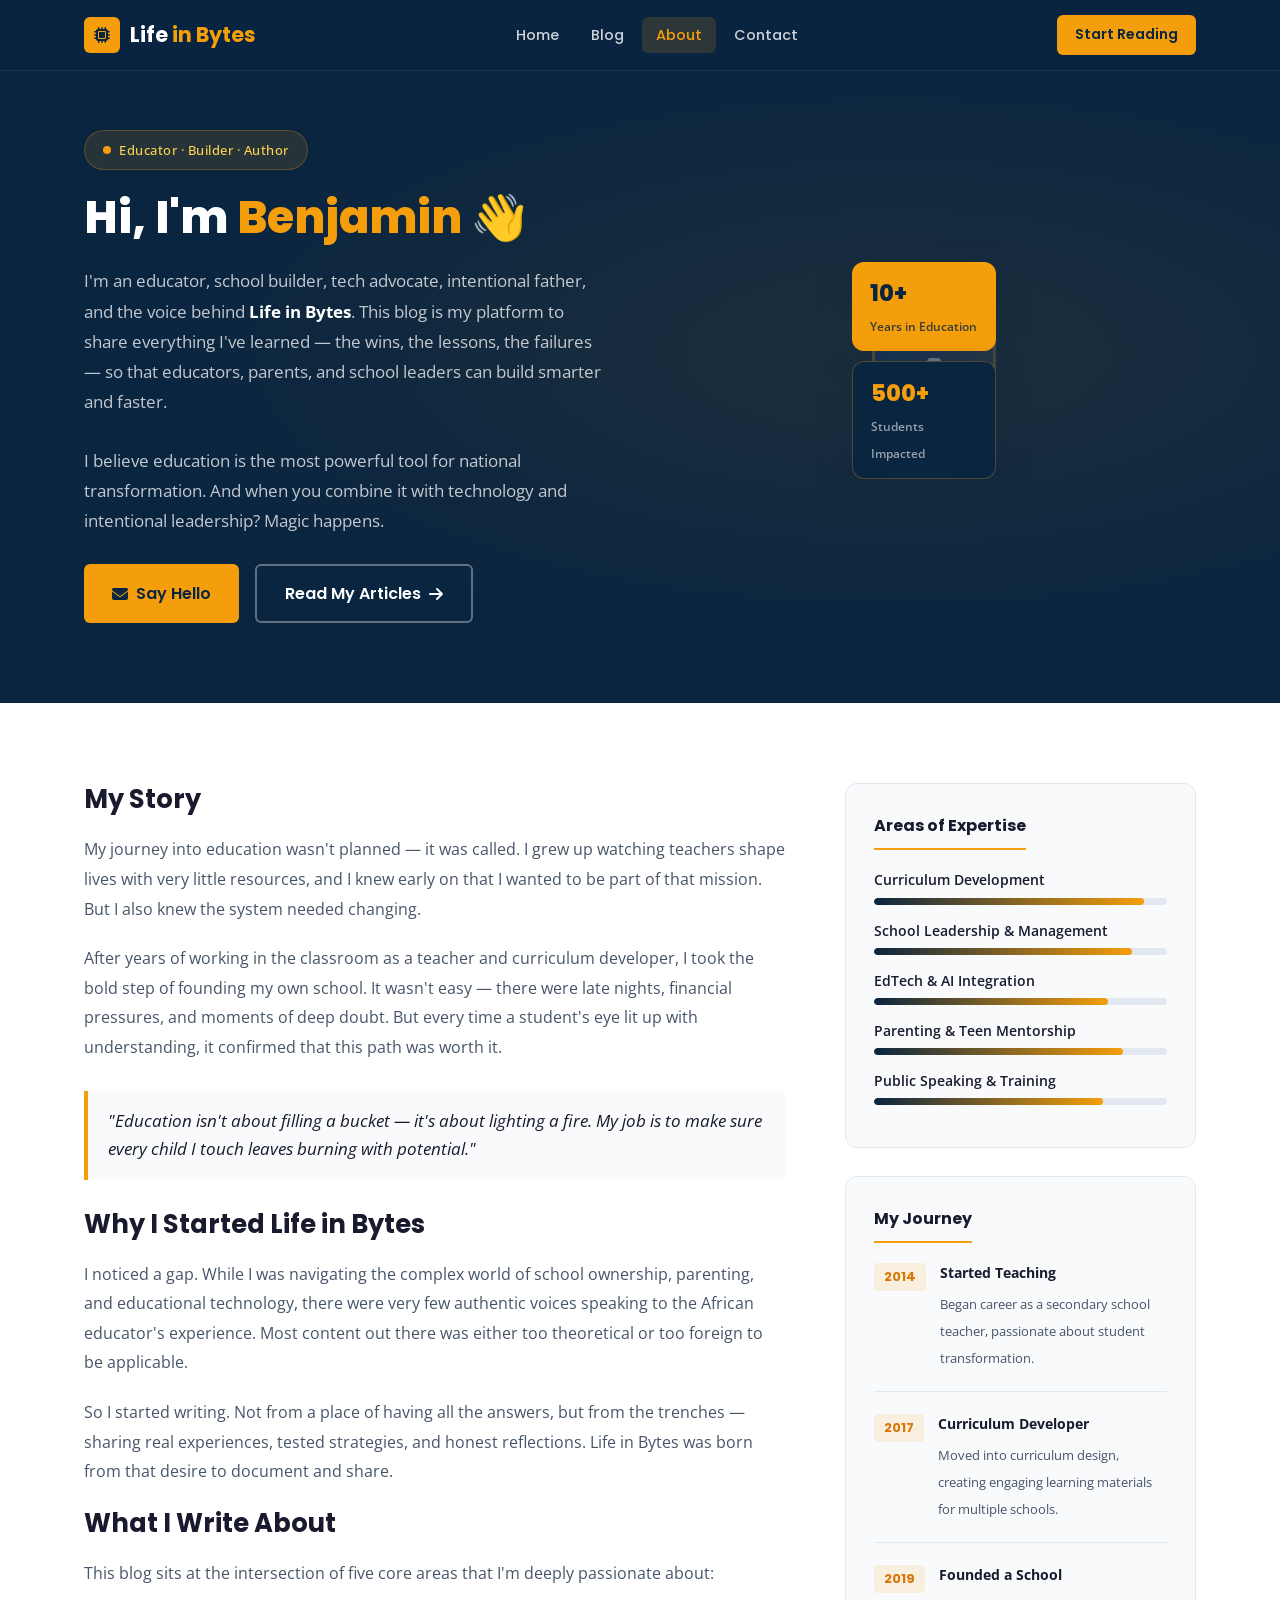
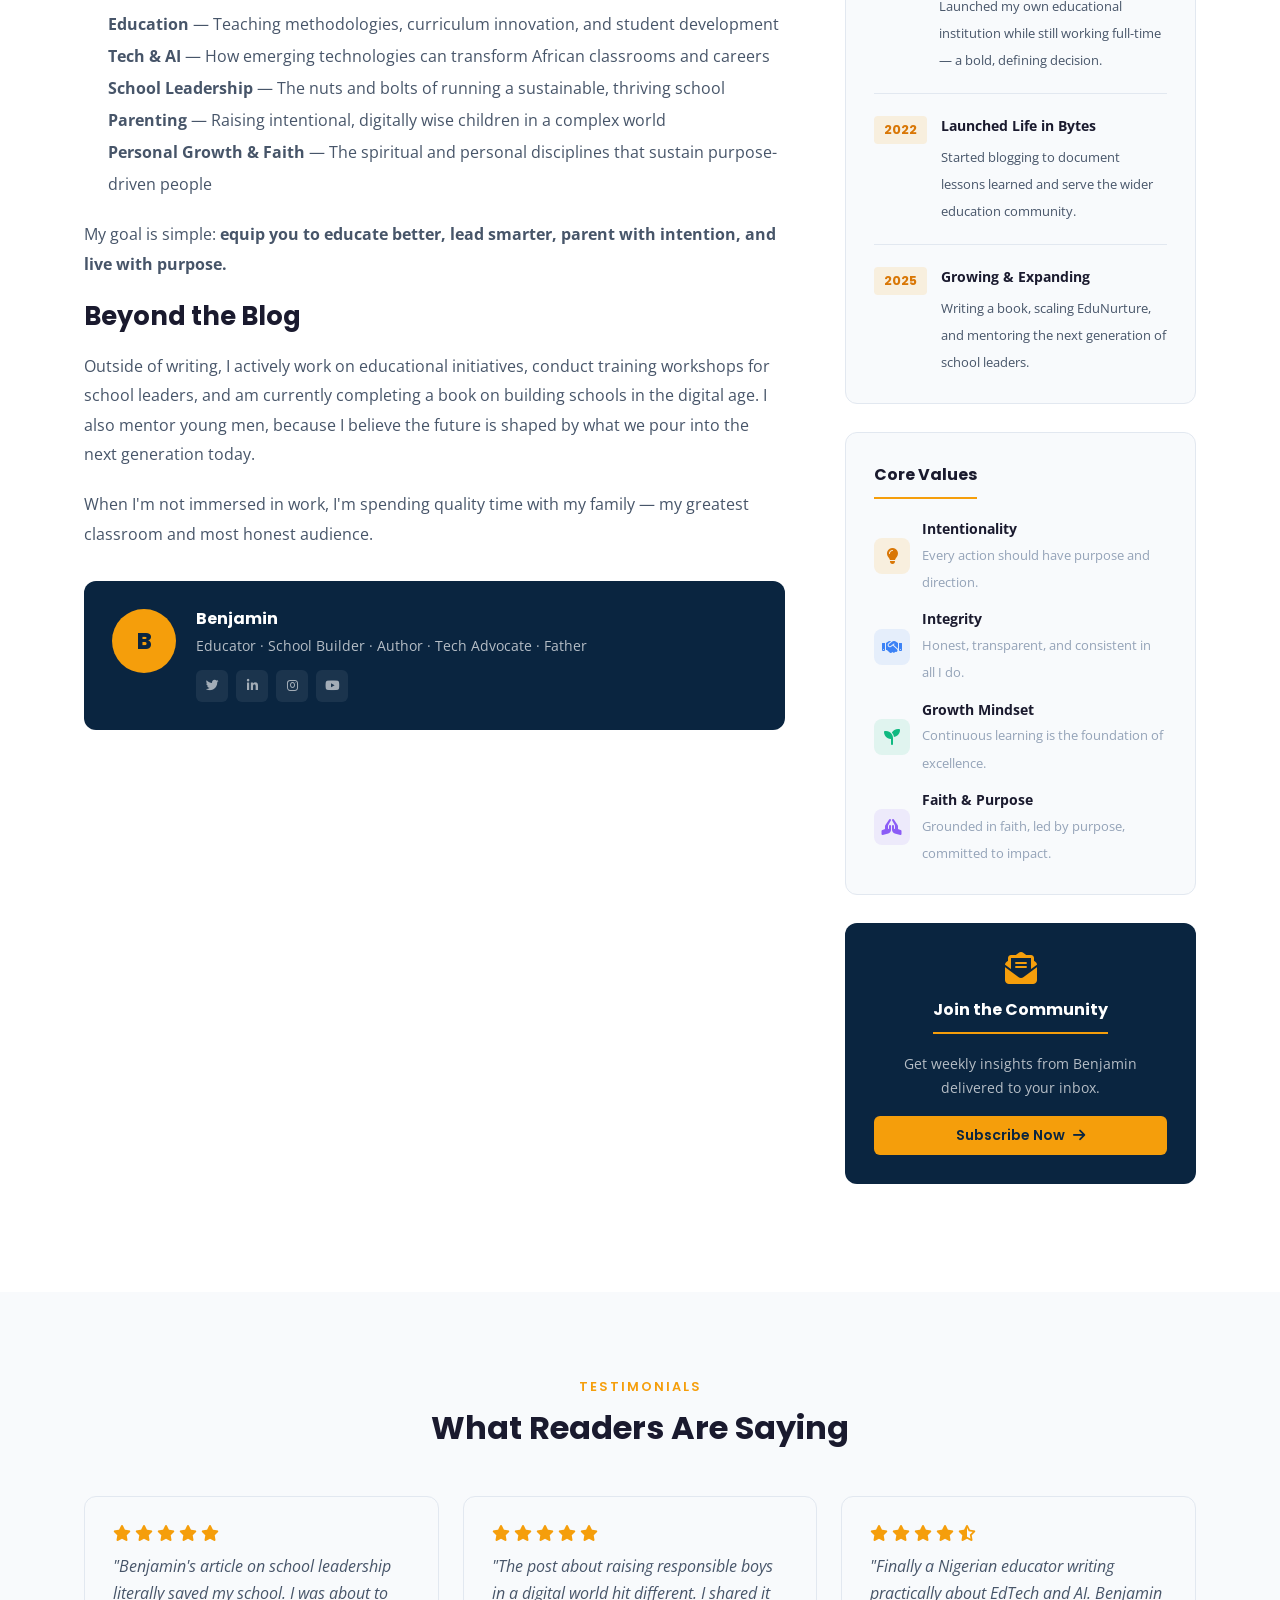
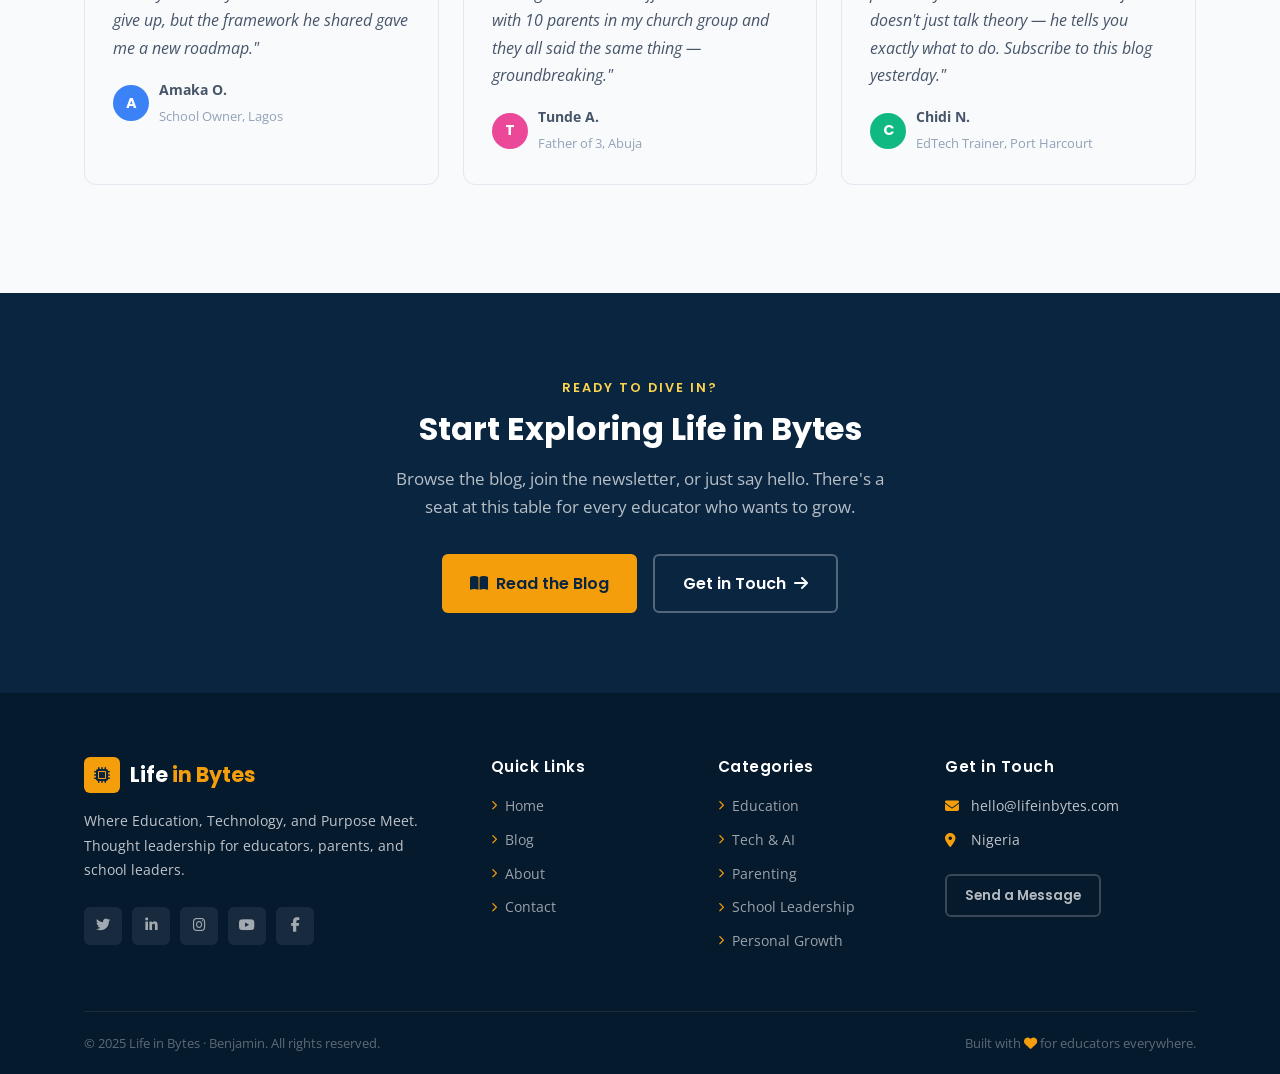
==== about.html @ 8d9b5d6f "Add files via upload" ====
<!DOCTYPE html>
<html lang="en">
<head>
  <meta charset="UTF-8"/>
  <meta name="viewport" content="width=device-width, initial-scale=1.0"/>
  <title>About Benjamin – Life in Bytes</title>
  <meta name="description" content="Meet Benjamin – educator, school builder, tech advocate, and the voice behind Life in Bytes."/>
  <link rel="preconnect" href="https://fonts.googleapis.com"/>
  <link rel="preconnect" href="https://fonts.gstatic.com" crossorigin/>
  <link href="https://fonts.googleapis.com/css2?family=Poppins:wght@300;400;500;600;700;800&family=Open+Sans:wght@300;400;500;600&display=swap" rel="stylesheet"/>
  <link rel="stylesheet" href="https://cdn.jsdelivr.net/npm/@fortawesome/fontawesome-free@6.4.0/css/all.min.css"/>
  <link rel="stylesheet" href="css/style.css"/>
</head>
<body>

  <!-- ===== NAVBAR ===== -->
  <nav class="navbar" id="navbar">
    <div class="container nav-container">
      <a href="index.html" class="logo">
        <span class="logo-icon"><i class="fas fa-microchip"></i></span>
        <span class="logo-text">Life <span class="accent">in Bytes</span></span>
      </a>
      <ul class="nav-links" id="navLinks">
        <li><a href="index.html" class="nav-link">Home</a></li>
        <li><a href="blog.html" class="nav-link">Blog</a></li>
        <li><a href="about.html" class="nav-link active">About</a></li>
        <li><a href="contact.html" class="nav-link">Contact</a></li>
      </ul>
      <div class="nav-cta">
        <a href="blog.html" class="btn btn-primary btn-sm">Start Reading</a>
      </div>
      <button class="hamburger" id="hamburger" aria-label="Toggle menu">
        <span></span><span></span><span></span>
      </button>
    </div>
  </nav>

  <!-- ===== ABOUT HERO ===== -->
  <section class="about-hero">
    <div class="container">
      <div class="about-hero-inner">
        <div class="about-hero-text">
          <div class="hero-badge">
            <span class="badge-dot"></span>
            <span>Educator · Builder · Author</span>
          </div>
          <h1>Hi, I'm <span class="accent-text">Benjamin</span> 👋</h1>
          <p>
            I'm an educator, school builder, tech advocate, intentional father, and the voice behind <strong style="color:#fff">Life in Bytes</strong>. This blog is my platform to share everything I've learned — the wins, the lessons, the failures — so that educators, parents, and school leaders can build smarter and faster.
          </p>
          <p>
            I believe education is the most powerful tool for national transformation. And when you combine it with technology and intentional leadership? Magic happens.
          </p>
          <div class="hero-actions" style="justify-content:flex-start;margin-bottom:0;">
            <a href="contact.html" class="btn btn-accent btn-lg">
              <i class="fas fa-envelope"></i> Say Hello
            </a>
            <a href="blog.html" class="btn btn-outline btn-lg">
              Read My Articles <i class="fas fa-arrow-right"></i>
            </a>
          </div>
        </div>
        <div class="about-photo-wrap">
          <div class="about-photo-main">
            <i class="fas fa-user-tie"></i>
            <span>Benjamin</span>
          </div>
          <div class="about-stat-cards">
            <div class="about-stat-card">
              <span class="number">10+</span>
              <span class="label">Years in Education</span>
            </div>
            <div class="about-stat-card" style="background:#0A2540;color:#F59E0B;border:1px solid rgba(245,158,11,0.3);">
              <span class="number" style="color:#F59E0B;">500+</span>
              <span class="label" style="color:rgba(255,255,255,0.7);">Students Impacted</span>
            </div>
          </div>
        </div>
      </div>
    </div>
  </section>

  <!-- ===== ABOUT CONTENT ===== -->
  <section class="about-content-section">
    <div class="container">
      <div class="about-content-grid">

        <!-- Story -->
        <div class="about-story">
          <h2>My Story</h2>
          <p>
            My journey into education wasn't planned — it was called. I grew up watching teachers shape lives with very little resources, and I knew early on that I wanted to be part of that mission. But I also knew the system needed changing.
          </p>
          <p>
            After years of working in the classroom as a teacher and curriculum developer, I took the bold step of founding my own school. It wasn't easy — there were late nights, financial pressures, and moments of deep doubt. But every time a student's eye lit up with understanding, it confirmed that this path was worth it.
          </p>

          <blockquote>
            "Education isn't about filling a bucket — it's about lighting a fire. My job is to make sure every child I touch leaves burning with potential."
          </blockquote>

          <h2>Why I Started Life in Bytes</h2>
          <p>
            I noticed a gap. While I was navigating the complex world of school ownership, parenting, and educational technology, there were very few authentic voices speaking to the African educator's experience. Most content out there was either too theoretical or too foreign to be applicable.
          </p>
          <p>
            So I started writing. Not from a place of having all the answers, but from the trenches — sharing real experiences, tested strategies, and honest reflections. Life in Bytes was born from that desire to document and share.
          </p>

          <h2>What I Write About</h2>
          <p>
            This blog sits at the intersection of five core areas that I'm deeply passionate about:
          </p>
          <ul style="margin: 0 0 20px 24px; color: var(--text-body); line-height: 2;">
            <li><strong>Education</strong> — Teaching methodologies, curriculum innovation, and student development</li>
            <li><strong>Tech &amp; AI</strong> — How emerging technologies can transform African classrooms and careers</li>
            <li><strong>School Leadership</strong> — The nuts and bolts of running a sustainable, thriving school</li>
            <li><strong>Parenting</strong> — Raising intentional, digitally wise children in a complex world</li>
            <li><strong>Personal Growth &amp; Faith</strong> — The spiritual and personal disciplines that sustain purpose-driven people</li>
          </ul>
          <p>
            My goal is simple: <strong>equip you to educate better, lead smarter, parent with intention, and live with purpose.</strong>
          </p>

          <h2>Beyond the Blog</h2>
          <p>
            Outside of writing, I actively work on educational initiatives, conduct training workshops for school leaders, and am currently completing a book on building schools in the digital age. I also mentor young men, because I believe the future is shaped by what we pour into the next generation today.
          </p>
          <p>
            When I'm not immersed in work, I'm spending quality time with my family — my greatest classroom and most honest audience.
          </p>

          <!-- Author Box -->
          <div class="author-box" style="margin-top:32px;">
            <div class="author-box-avatar">B</div>
            <div>
              <h4>Benjamin</h4>
              <p>Educator · School Builder · Author · Tech Advocate · Father</p>
              <div class="social-links">
                <a href="#" class="social-link" aria-label="Twitter"><i class="fab fa-twitter"></i></a>
                <a href="#" class="social-link" aria-label="LinkedIn"><i class="fab fa-linkedin-in"></i></a>
                <a href="#" class="social-link" aria-label="Instagram"><i class="fab fa-instagram"></i></a>
                <a href="#" class="social-link" aria-label="YouTube"><i class="fab fa-youtube"></i></a>
              </div>
            </div>
          </div>
        </div>

        <!-- Sidebar -->
        <div class="about-sidebar">

          <!-- Expertise -->
          <div class="sidebar-widget">
            <h3>Areas of Expertise</h3>
            <div class="expertise-item">
              <label>Curriculum Development</label>
              <div class="progress-bar-wrap"><div class="progress-bar" data-width="92%"></div></div>
            </div>
            <div class="expertise-item">
              <label>School Leadership &amp; Management</label>
              <div class="progress-bar-wrap"><div class="progress-bar" data-width="88%"></div></div>
            </div>
            <div class="expertise-item">
              <label>EdTech &amp; AI Integration</label>
              <div class="progress-bar-wrap"><div class="progress-bar" data-width="80%"></div></div>
            </div>
            <div class="expertise-item">
              <label>Parenting &amp; Teen Mentorship</label>
              <div class="progress-bar-wrap"><div class="progress-bar" data-width="85%"></div></div>
            </div>
            <div class="expertise-item">
              <label>Public Speaking &amp; Training</label>
              <div class="progress-bar-wrap"><div class="progress-bar" data-width="78%"></div></div>
            </div>
          </div>

          <!-- Journey / Timeline -->
          <div class="sidebar-widget">
            <h3>My Journey</h3>
            <div class="timeline-item">
              <span class="timeline-year">2014</span>
              <div class="timeline-text">
                <strong>Started Teaching</strong>
                <span>Began career as a secondary school teacher, passionate about student transformation.</span>
              </div>
            </div>
            <div class="timeline-item">
              <span class="timeline-year">2017</span>
              <div class="timeline-text">
                <strong>Curriculum Developer</strong>
                <span>Moved into curriculum design, creating engaging learning materials for multiple schools.</span>
              </div>
            </div>
            <div class="timeline-item">
              <span class="timeline-year">2019</span>
              <div class="timeline-text">
                <strong>Founded a School</strong>
                <span>Launched my own educational institution while still working full-time — a bold, defining decision.</span>
              </div>
            </div>
            <div class="timeline-item">
              <span class="timeline-year">2022</span>
              <div class="timeline-text">
                <strong>Launched Life in Bytes</strong>
                <span>Started blogging to document lessons learned and serve the wider education community.</span>
              </div>
            </div>
            <div class="timeline-item">
              <span class="timeline-year">2025</span>
              <div class="timeline-text">
                <strong>Growing &amp; Expanding</strong>
                <span>Writing a book, scaling EduNurture, and mentoring the next generation of school leaders.</span>
              </div>
            </div>
          </div>

          <!-- Values -->
          <div class="sidebar-widget">
            <h3>Core Values</h3>
            <div style="display:flex;flex-direction:column;gap:12px;">
              <div style="display:flex;align-items:center;gap:12px;">
                <div style="width:36px;height:36px;background:rgba(245,158,11,0.12);border-radius:8px;display:flex;align-items:center;justify-content:center;color:#D97706;font-size:1rem;flex-shrink:0;"><i class="fas fa-lightbulb"></i></div>
                <div>
                  <strong style="display:block;font-size:0.875rem;color:var(--text-dark);">Intentionality</strong>
                  <span style="font-size:0.8rem;color:var(--text-light);">Every action should have purpose and direction.</span>
                </div>
              </div>
              <div style="display:flex;align-items:center;gap:12px;">
                <div style="width:36px;height:36px;background:rgba(59,130,246,0.1);border-radius:8px;display:flex;align-items:center;justify-content:center;color:#3B82F6;font-size:1rem;flex-shrink:0;"><i class="fas fa-handshake"></i></div>
                <div>
                  <strong style="display:block;font-size:0.875rem;color:var(--text-dark);">Integrity</strong>
                  <span style="font-size:0.8rem;color:var(--text-light);">Honest, transparent, and consistent in all I do.</span>
                </div>
              </div>
              <div style="display:flex;align-items:center;gap:12px;">
                <div style="width:36px;height:36px;background:rgba(16,185,129,0.1);border-radius:8px;display:flex;align-items:center;justify-content:center;color:#10B981;font-size:1rem;flex-shrink:0;"><i class="fas fa-seedling"></i></div>
                <div>
                  <strong style="display:block;font-size:0.875rem;color:var(--text-dark);">Growth Mindset</strong>
                  <span style="font-size:0.8rem;color:var(--text-light);">Continuous learning is the foundation of excellence.</span>
                </div>
              </div>
              <div style="display:flex;align-items:center;gap:12px;">
                <div style="width:36px;height:36px;background:rgba(139,92,246,0.1);border-radius:8px;display:flex;align-items:center;justify-content:center;color:#8B5CF6;font-size:1rem;flex-shrink:0;"><i class="fas fa-praying-hands"></i></div>
                <div>
                  <strong style="display:block;font-size:0.875rem;color:var(--text-dark);">Faith &amp; Purpose</strong>
                  <span style="font-size:0.8rem;color:var(--text-light);">Grounded in faith, led by purpose, committed to impact.</span>
                </div>
              </div>
            </div>
          </div>

          <!-- CTA -->
          <div class="sidebar-widget" style="background:var(--primary);border-color:transparent;text-align:center;">
            <i class="fas fa-envelope-open-text" style="font-size:2rem;color:var(--accent);margin-bottom:12px;display:block;"></i>
            <h3 style="color:var(--white);border-color:var(--accent);">Join the Community</h3>
            <p style="color:rgba(255,255,255,0.7);font-size:0.875rem;margin-bottom:16px;">Get weekly insights from Benjamin delivered to your inbox.</p>
            <a href="index.html#newsletter" class="btn btn-accent btn-sm" style="width:100%;justify-content:center;">
              Subscribe Now <i class="fas fa-arrow-right"></i>
            </a>
          </div>

        </div>
      </div>
    </div>
  </section>

  <!-- ===== WHAT READERS SAY ===== -->
  <section class="section-pad bg-light">
    <div class="container">
      <div class="section-header" style="text-align:center;">
        <span class="section-tag">Testimonials</span>
        <h2 class="section-title">What Readers Are Saying</h2>
      </div>
      <div style="display:grid;grid-template-columns:repeat(3,1fr);gap:24px;" id="testimonialsGrid">
        <div class="sidebar-widget" style="text-align:left;">
          <div style="display:flex;gap:4px;margin-bottom:12px;color:#F59E0B;">
            <i class="fas fa-star"></i><i class="fas fa-star"></i><i class="fas fa-star"></i><i class="fas fa-star"></i><i class="fas fa-star"></i>
          </div>
          <p style="font-style:italic;color:var(--text-body);margin-bottom:16px;line-height:1.7;">"Benjamin's article on school leadership literally saved my school. I was about to give up, but the framework he shared gave me a new roadmap."</p>
          <div style="display:flex;align-items:center;gap:10px;">
            <div class="author-avatar" style="background:#3B82F6;">A</div>
            <div><strong style="display:block;font-size:0.875rem;">Amaka O.</strong><span style="font-size:0.8rem;color:var(--text-light);">School Owner, Lagos</span></div>
          </div>
        </div>
        <div class="sidebar-widget" style="text-align:left;">
          <div style="display:flex;gap:4px;margin-bottom:12px;color:#F59E0B;">
            <i class="fas fa-star"></i><i class="fas fa-star"></i><i class="fas fa-star"></i><i class="fas fa-star"></i><i class="fas fa-star"></i>
          </div>
          <p style="font-style:italic;color:var(--text-body);margin-bottom:16px;line-height:1.7;">"The post about raising responsible boys in a digital world hit different. I shared it with 10 parents in my church group and they all said the same thing — groundbreaking."</p>
          <div style="display:flex;align-items:center;gap:10px;">
            <div class="author-avatar" style="background:#EC4899;">T</div>
            <div><strong style="display:block;font-size:0.875rem;">Tunde A.</strong><span style="font-size:0.8rem;color:var(--text-light);">Father of 3, Abuja</span></div>
          </div>
        </div>
        <div class="sidebar-widget" style="text-align:left;">
          <div style="display:flex;gap:4px;margin-bottom:12px;color:#F59E0B;">
            <i class="fas fa-star"></i><i class="fas fa-star"></i><i class="fas fa-star"></i><i class="fas fa-star"></i><i class="fas fa-star-half-alt"></i>
          </div>
          <p style="font-style:italic;color:var(--text-body);margin-bottom:16px;line-height:1.7;">"Finally a Nigerian educator writing practically about EdTech and AI. Benjamin doesn't just talk theory — he tells you exactly what to do. Subscribe to this blog yesterday."</p>
          <div style="display:flex;align-items:center;gap:10px;">
            <div class="author-avatar" style="background:#10B981;">C</div>
            <div><strong style="display:block;font-size:0.875rem;">Chidi N.</strong><span style="font-size:0.8rem;color:var(--text-light);">EdTech Trainer, Port Harcourt</span></div>
          </div>
        </div>
      </div>
    </div>
  </section>

  <!-- ===== CTA ===== -->
  <section class="section-pad bg-dark">
    <div class="container" style="text-align:center;">
      <span class="section-tag light">Ready to dive in?</span>
      <h2 class="section-title light" style="margin-bottom:16px;">Start Exploring Life in Bytes</h2>
      <p style="color:rgba(255,255,255,0.7);max-width:500px;margin:0 auto 32px;font-size:1.05rem;">Browse the blog, join the newsletter, or just say hello. There's a seat at this table for every educator who wants to grow.</p>
      <div style="display:flex;gap:16px;justify-content:center;flex-wrap:wrap;">
        <a href="blog.html" class="btn btn-accent btn-lg"><i class="fas fa-book-open"></i> Read the Blog</a>
        <a href="contact.html" class="btn btn-outline btn-lg" style="color:var(--white);border-color:rgba(255,255,255,0.3);">Get in Touch <i class="fas fa-arrow-right"></i></a>
      </div>
    </div>
  </section>

  <!-- ===== FOOTER ===== -->
  <footer class="footer">
    <div class="container">
      <div class="footer-grid">
        <div class="footer-brand">
          <a href="index.html" class="logo">
            <span class="logo-icon"><i class="fas fa-microchip"></i></span>
            <span class="logo-text">Life <span class="accent">in Bytes</span></span>
          </a>
          <p>Where Education, Technology, and Purpose Meet. Thought leadership for educators, parents, and school leaders.</p>
          <div class="social-links">
            <a href="#" class="social-link" aria-label="Twitter"><i class="fab fa-twitter"></i></a>
            <a href="#" class="social-link" aria-label="LinkedIn"><i class="fab fa-linkedin-in"></i></a>
            <a href="#" class="social-link" aria-label="Instagram"><i class="fab fa-instagram"></i></a>
            <a href="#" class="social-link" aria-label="YouTube"><i class="fab fa-youtube"></i></a>
            <a href="#" class="social-link" aria-label="Facebook"><i class="fab fa-facebook-f"></i></a>
          </div>
        </div>
        <div class="footer-nav">
          <h4>Quick Links</h4>
          <ul>
            <li><a href="index.html"><i class="fas fa-chevron-right"></i> Home</a></li>
            <li><a href="blog.html"><i class="fas fa-chevron-right"></i> Blog</a></li>
            <li><a href="about.html"><i class="fas fa-chevron-right"></i> About</a></li>
            <li><a href="contact.html"><i class="fas fa-chevron-right"></i> Contact</a></li>
          </ul>
        </div>
        <div class="footer-nav">
          <h4>Categories</h4>
          <ul>
            <li><a href="blog.html?cat=education"><i class="fas fa-chevron-right"></i> Education</a></li>
            <li><a href="blog.html?cat=tech"><i class="fas fa-chevron-right"></i> Tech &amp; AI</a></li>
            <li><a href="blog.html?cat=parenting"><i class="fas fa-chevron-right"></i> Parenting</a></li>
            <li><a href="blog.html?cat=leadership"><i class="fas fa-chevron-right"></i> School Leadership</a></li>
            <li><a href="blog.html?cat=growth"><i class="fas fa-chevron-right"></i> Personal Growth</a></li>
          </ul>
        </div>
        <div class="footer-contact">
          <h4>Get in Touch</h4>
          <p><i class="fas fa-envelope"></i> hello@lifeinbytes.com</p>
          <p><i class="fas fa-map-marker-alt"></i> Nigeria</p>
          <a href="contact.html" class="btn btn-outline btn-sm mt-sm">Send a Message</a>
        </div>
      </div>
      <div class="footer-bottom">
        <p>&copy; 2025 Life in Bytes · Benjamin. All rights reserved.</p>
        <p>Built with <i class="fas fa-heart" style="color:#F59E0B"></i> for educators everywhere.</p>
      </div>
    </div>
  </footer>

  <script src="js/main.js"></script>
  <style>
    @media (max-width: 768px) {
      #testimonialsGrid { grid-template-columns: 1fr !important; }
    }
    @media (max-width: 1024px) {
      #testimonialsGrid { grid-template-columns: 1fr 1fr !important; }
    }
  </style>
</body>
</html>
---- css/style.css ----
/* ====================================================
   LIFE IN BYTES – Main Stylesheet
   Design System: Dark Blue + White + Gold/Orange
   ==================================================== */

/* ===== CSS VARIABLES ===== */
:root {
  --primary: #0A2540;
  --primary-light: #0d3060;
  --primary-dark: #061a2e;
  --accent: #F59E0B;
  --accent-light: #FCD34D;
  --accent-dark: #D97706;
  --white: #FFFFFF;
  --light-bg: #F8FAFC;
  --light-gray: #F1F5F9;
  --border: #E2E8F0;
  --text-dark: #1A1A2E;
  --text-body: #475569;
  --text-light: #94A3B8;
  --success: #10B981;
  --shadow-sm: 0 1px 3px rgba(0,0,0,0.08), 0 1px 2px rgba(0,0,0,0.06);
  --shadow-md: 0 4px 16px rgba(10,37,64,0.10);
  --shadow-lg: 0 10px 40px rgba(10,37,64,0.14);
  --shadow-xl: 0 20px 60px rgba(10,37,64,0.18);
  --radius-sm: 6px;
  --radius-md: 12px;
  --radius-lg: 20px;
  --radius-xl: 30px;
  --transition: all 0.3s cubic-bezier(0.4, 0, 0.2, 1);
  --font-head: 'Poppins', sans-serif;
  --font-body: 'Open Sans', sans-serif;

  /* Category colors */
  --edu-color: #3B82F6;
  --tech-color: #8B5CF6;
  --parent-color: #EC4899;
  --lead-color: #F59E0B;
  --growth-color: #10B981;
}

/* ===== RESET & BASE ===== */
*, *::before, *::after { box-sizing: border-box; margin: 0; padding: 0; }
html { scroll-behavior: smooth; font-size: 16px; }
body {
  font-family: var(--font-body);
  color: var(--text-body);
  background: var(--white);
  line-height: 1.7;
  overflow-x: hidden;
}
img { max-width: 100%; display: block; }
a { text-decoration: none; color: inherit; }
ul { list-style: none; }
h1,h2,h3,h4,h5,h6 { font-family: var(--font-head); color: var(--text-dark); line-height: 1.25; }

/* ===== CONTAINER ===== */
.container {
  width: 100%;
  max-width: 1160px;
  margin: 0 auto;
  padding: 0 24px;
}

/* ===== SECTION PADDING ===== */
.section-pad { padding: 80px 0; }
.bg-light { background: var(--light-bg); }
.bg-dark { background: var(--primary); }
.mt-sm { margin-top: 12px; }

/* ===== BUTTONS ===== */
.btn {
  display: inline-flex;
  align-items: center;
  gap: 8px;
  font-family: var(--font-head);
  font-weight: 600;
  border-radius: var(--radius-sm);
  cursor: pointer;
  border: none;
  transition: var(--transition);
  text-decoration: none;
  white-space: nowrap;
}
.btn-lg { padding: 14px 28px; font-size: 1rem; }
.btn-sm { padding: 8px 18px; font-size: 0.875rem; }
.btn-primary {
  background: var(--accent);
  color: var(--primary);
}
.btn-primary:hover {
  background: var(--accent-dark);
  transform: translateY(-2px);
  box-shadow: 0 8px 25px rgba(245,158,11,0.35);
}
.btn-outline {
  background: transparent;
  color: var(--primary);
  border: 2px solid var(--primary);
}
.btn-outline:hover {
  background: var(--primary);
  color: var(--white);
  transform: translateY(-2px);
}
.btn-accent {
  background: var(--accent);
  color: var(--primary);
}
.btn-accent:hover {
  background: var(--accent-light);
  transform: translateY(-2px);
  box-shadow: 0 8px 25px rgba(245,158,11,0.4);
}

/* ===== SECTION HEADER ===== */
.section-header { margin-bottom: 48px; }
.section-header.flex-between {
  display: flex;
  align-items: flex-end;
  justify-content: space-between;
  flex-wrap: wrap;
  gap: 16px;
}
.section-tag {
  display: inline-block;
  font-family: var(--font-head);
  font-size: 0.8rem;
  font-weight: 600;
  letter-spacing: 2px;
  text-transform: uppercase;
  color: var(--accent);
  margin-bottom: 10px;
}
.section-tag.light { color: var(--accent-light); }
.section-title {
  font-size: 2rem;
  font-weight: 700;
  color: var(--text-dark);
  margin-bottom: 12px;
}
.section-title.light { color: var(--white); }
.section-subtitle { color: var(--text-body); font-size: 1.05rem; max-width: 520px; }

/* ===== CATEGORY BADGES ===== */
.category-badge {
  display: inline-block;
  padding: 4px 12px;
  border-radius: 50px;
  font-size: 0.75rem;
  font-weight: 600;
  font-family: var(--font-head);
  letter-spacing: 0.5px;
}
.badge-tech { background: rgba(139,92,246,0.15); color: #8B5CF6; }
.badge-education { background: rgba(59,130,246,0.15); color: #3B82F6; }
.badge-parenting { background: rgba(236,72,153,0.15); color: #EC4899; }
.badge-leadership { background: rgba(245,158,11,0.15); color: #D97706; }
.badge-growth { background: rgba(16,185,129,0.15); color: #059669; }

/* ===== NAVBAR ===== */
.navbar {
  position: fixed;
  top: 0;
  left: 0;
  right: 0;
  z-index: 1000;
  background: rgba(10, 37, 64, 0.97);
  backdrop-filter: blur(12px);
  -webkit-backdrop-filter: blur(12px);
  border-bottom: 1px solid rgba(255,255,255,0.08);
  transition: var(--transition);
}
.navbar.scrolled {
  box-shadow: var(--shadow-lg);
}
.nav-container {
  display: flex;
  align-items: center;
  justify-content: space-between;
  height: 70px;
  gap: 24px;
}
.logo {
  display: flex;
  align-items: center;
  gap: 10px;
  font-family: var(--font-head);
  font-weight: 700;
  font-size: 1.3rem;
  color: var(--white);
  flex-shrink: 0;
}
.logo-icon {
  width: 36px;
  height: 36px;
  background: var(--accent);
  border-radius: var(--radius-sm);
  display: flex;
  align-items: center;
  justify-content: center;
  color: var(--primary);
  font-size: 1rem;
}
.logo-text .accent { color: var(--accent); }
.nav-links {
  display: flex;
  align-items: center;
  gap: 4px;
  flex: 1;
  justify-content: center;
}
.nav-link {
  font-family: var(--font-head);
  font-weight: 500;
  font-size: 0.9rem;
  color: rgba(255,255,255,0.8);
  padding: 8px 14px;
  border-radius: var(--radius-sm);
  transition: var(--transition);
}
.nav-link:hover, .nav-link.active {
  color: var(--white);
  background: rgba(245,158,11,0.15);
}
.nav-link.active { color: var(--accent); }
.hamburger {
  display: none;
  flex-direction: column;
  gap: 5px;
  background: none;
  border: none;
  cursor: pointer;
  padding: 4px;
}
.hamburger span {
  display: block;
  width: 24px;
  height: 2px;
  background: var(--white);
  border-radius: 2px;
  transition: var(--transition);
}
.hamburger.open span:nth-child(1) { transform: translateY(7px) rotate(45deg); }
.hamburger.open span:nth-child(2) { opacity: 0; }
.hamburger.open span:nth-child(3) { transform: translateY(-7px) rotate(-45deg); }

/* ===== HERO ===== */
.hero {
  min-height: 100vh;
  background: var(--primary);
  display: flex;
  align-items: center;
  position: relative;
  overflow: hidden;
  padding-top: 70px;
}
.hero-bg-pattern {
  position: absolute;
  inset: 0;
  background-image:
    radial-gradient(circle at 20% 50%, rgba(245,158,11,0.08) 0%, transparent 50%),
    radial-gradient(circle at 80% 20%, rgba(59,130,246,0.08) 0%, transparent 50%),
    radial-gradient(circle at 60% 80%, rgba(139,92,246,0.05) 0%, transparent 40%);
  pointer-events: none;
}
.hero-bg-pattern::after {
  content: '';
  position: absolute;
  inset: 0;
  background-image: url("data:image/svg+xml,%3Csvg width='60' height='60' viewBox='0 0 60 60' xmlns='http://www.w3.org/2000/svg'%3E%3Cg fill='none' fill-rule='evenodd'%3E%3Cg fill='%23ffffff' fill-opacity='0.02'%3E%3Ccircle cx='30' cy='30' r='2'/%3E%3C/g%3E%3C/g%3E%3C/svg%3E");
}
.hero-container {
  position: relative;
  z-index: 2;
  padding: 80px 24px;
  max-width: 780px;
  margin: 0 auto;
  text-align: center;
}
.hero-badge {
  display: inline-flex;
  align-items: center;
  gap: 8px;
  background: rgba(245,158,11,0.12);
  border: 1px solid rgba(245,158,11,0.25);
  padding: 8px 18px;
  border-radius: 50px;
  font-size: 0.825rem;
  font-weight: 500;
  color: var(--accent-light);
  margin-bottom: 28px;
  letter-spacing: 0.5px;
}
.badge-dot {
  width: 8px;
  height: 8px;
  background: var(--accent);
  border-radius: 50%;
  animation: pulse 2s infinite;
}
@keyframes pulse {
  0%, 100% { opacity: 1; transform: scale(1); }
  50% { opacity: 0.6; transform: scale(1.3); }
}
.hero-title {
  font-size: clamp(2.4rem, 5vw, 3.8rem);
  font-weight: 800;
  color: var(--white);
  line-height: 1.15;
  margin-bottom: 24px;
  letter-spacing: -0.5px;
}
.accent-text { color: var(--accent); }
.hero-subtitle {
  font-size: 1.1rem;
  color: rgba(255,255,255,0.75);
  max-width: 600px;
  margin: 0 auto 36px;
  line-height: 1.8;
}
.hero-subtitle strong { color: var(--white); }
.hero-actions {
  display: flex;
  gap: 16px;
  justify-content: center;
  flex-wrap: wrap;
  margin-bottom: 52px;
}
.hero-actions .btn-outline {
  color: var(--white);
  border-color: rgba(255,255,255,0.35);
}
.hero-actions .btn-outline:hover {
  background: rgba(255,255,255,0.1);
  border-color: var(--white);
}
.hero-stats {
  display: flex;
  align-items: center;
  justify-content: center;
  gap: 32px;
  background: rgba(255,255,255,0.05);
  border: 1px solid rgba(255,255,255,0.1);
  border-radius: var(--radius-lg);
  padding: 20px 40px;
  backdrop-filter: blur(8px);
}
.stat { text-align: center; }
.stat-number {
  display: block;
  font-family: var(--font-head);
  font-size: 1.6rem;
  font-weight: 700;
  color: var(--accent);
}
.stat-label {
  display: block;
  font-size: 0.8rem;
  color: rgba(255,255,255,0.6);
  text-transform: uppercase;
  letter-spacing: 1px;
  margin-top: 2px;
}
.stat-divider {
  width: 1px;
  height: 36px;
  background: rgba(255,255,255,0.15);
}
.hero-scroll-indicator {
  position: absolute;
  bottom: 30px;
  left: 50%;
  transform: translateX(-50%);
  display: flex;
  flex-direction: column;
  align-items: center;
  gap: 8px;
  color: rgba(255,255,255,0.4);
  font-size: 0.75rem;
  letter-spacing: 1px;
  text-transform: uppercase;
  z-index: 2;
}
.scroll-arrow {
  animation: bounceDown 2s infinite;
}
@keyframes bounceDown {
  0%, 100% { transform: translateY(0); }
  50% { transform: translateY(6px); }
}

/* ===== FEATURED SECTION ===== */
.featured-card {
  display: grid;
  grid-template-columns: 1fr 1.2fr;
  gap: 0;
  background: var(--white);
  border-radius: var(--radius-lg);
  overflow: hidden;
  box-shadow: var(--shadow-xl);
  border: 1px solid var(--border);
  transition: var(--transition);
}
.featured-card:hover {
  transform: translateY(-4px);
  box-shadow: 0 24px 70px rgba(10,37,64,0.18);
}
.featured-card-image {
  position: relative;
  min-height: 380px;
}
.featured-img-placeholder {
  width: 100%;
  height: 100%;
  min-height: 380px;
  background: linear-gradient(135deg, #667eea 0%, #764ba2 100%);
  display: flex;
  align-items: center;
  justify-content: center;
  font-size: 5rem;
  color: rgba(255,255,255,0.35);
}
.featured-card-image .category-badge {
  position: absolute;
  top: 20px;
  left: 20px;
}
.featured-card-content {
  padding: 48px 44px;
  display: flex;
  flex-direction: column;
  justify-content: center;
}
.post-meta {
  display: flex;
  gap: 16px;
  font-size: 0.85rem;
  color: var(--text-light);
  margin-bottom: 16px;
  flex-wrap: wrap;
}
.post-meta i { color: var(--accent); margin-right: 4px; }
.featured-post-title {
  font-size: 1.65rem;
  font-weight: 700;
  margin-bottom: 16px;
  line-height: 1.3;
}
.featured-post-title a { color: var(--text-dark); transition: var(--transition); }
.featured-post-title a:hover { color: var(--accent-dark); }
.featured-post-excerpt { color: var(--text-body); line-height: 1.8; margin-bottom: 28px; }
.post-footer {
  display: flex;
  align-items: center;
  justify-content: space-between;
  gap: 16px;
  flex-wrap: wrap;
}
.author-mini {
  display: flex;
  align-items: center;
  gap: 10px;
  font-weight: 600;
  font-size: 0.9rem;
  color: var(--text-dark);
}
.author-avatar {
  width: 36px;
  height: 36px;
  background: var(--primary);
  color: var(--white);
  border-radius: 50%;
  display: flex;
  align-items: center;
  justify-content: center;
  font-family: var(--font-head);
  font-weight: 700;
  font-size: 0.9rem;
}

/* ===== CATEGORIES SECTION ===== */
.categories-grid {
  display: grid;
  grid-template-columns: repeat(3, 1fr);
  gap: 24px;
}
.category-card {
  background: var(--white);
  border-radius: var(--radius-md);
  padding: 28px 24px;
  border: 2px solid var(--border);
  transition: var(--transition);
  display: block;
  position: relative;
  overflow: hidden;
}
.category-card::before {
  content: '';
  position: absolute;
  top: 0; left: 0; right: 0;
  height: 3px;
  background: var(--accent);
  transform: scaleX(0);
  transition: var(--transition);
}
.category-card:hover::before { transform: scaleX(1); }
.category-card:hover {
  border-color: var(--accent);
  transform: translateY(-4px);
  box-shadow: var(--shadow-lg);
}
.cat-icon {
  width: 52px;
  height: 52px;
  border-radius: var(--radius-sm);
  display: flex;
  align-items: center;
  justify-content: center;
  font-size: 1.4rem;
  margin-bottom: 16px;
}
.cat-edu { background: rgba(59,130,246,0.12); color: var(--edu-color); }
.cat-tech { background: rgba(139,92,246,0.12); color: #8B5CF6; }
.cat-parent { background: rgba(236,72,153,0.12); color: var(--parent-color); }
.cat-lead { background: rgba(245,158,11,0.12); color: var(--accent-dark); }
.cat-growth { background: rgba(16,185,129,0.12); color: var(--growth-color); }
.cat-all { background: rgba(10,37,64,0.1); color: var(--primary); }
.category-card h3 {
  font-size: 1.05rem;
  font-weight: 700;
  margin-bottom: 8px;
  color: var(--text-dark);
}
.category-card p {
  font-size: 0.875rem;
  color: var(--text-body);
  margin-bottom: 14px;
  line-height: 1.6;
}
.cat-count {
  font-size: 0.8rem;
  font-weight: 600;
  color: var(--text-light);
  font-family: var(--font-head);
}
.cat-arrow {
  position: absolute;
  bottom: 24px;
  right: 24px;
  width: 32px;
  height: 32px;
  background: var(--accent);
  border-radius: 50%;
  display: flex;
  align-items: center;
  justify-content: center;
  color: var(--primary);
  font-size: 0.75rem;
  opacity: 0;
  transform: scale(0.8);
  transition: var(--transition);
}
.category-card:hover .cat-arrow {
  opacity: 1;
  transform: scale(1);
}
.category-card-all { background: var(--primary); }
.category-card-all h3, .category-card-all p { color: rgba(255,255,255,0.9); }
.category-card-all .cat-count { color: rgba(255,255,255,0.5); }

/* ===== POSTS GRID ===== */
.posts-grid {
  display: grid;
  grid-template-columns: repeat(3, 1fr);
  gap: 28px;
}
.post-card {
  background: var(--white);
  border-radius: var(--radius-md);
  overflow: hidden;
  border: 1px solid var(--border);
  transition: var(--transition);
  display: flex;
  flex-direction: column;
}
.post-card:hover {
  transform: translateY(-5px);
  box-shadow: var(--shadow-lg);
  border-color: rgba(245,158,11,0.2);
}
.post-card-img {
  position: relative;
  height: 200px;
  overflow: hidden;
}
.post-img-placeholder {
  width: 100%;
  height: 100%;
  display: flex;
  align-items: center;
  justify-content: center;
  font-size: 3.5rem;
  color: rgba(255,255,255,0.3);
}
.placeholder-leadership { background: linear-gradient(135deg, #F59E0B 0%, #D97706 100%); }
.placeholder-parenting { background: linear-gradient(135deg, #EC4899 0%, #be185d 100%); }
.placeholder-leadership2 { background: linear-gradient(135deg, #0A2540 0%, #1e3a5f 100%); }
.placeholder-tech { background: linear-gradient(135deg, #8B5CF6 0%, #6d28d9 100%); }
.placeholder-faith { background: linear-gradient(135deg, #10B981 0%, #047857 100%); }
.placeholder-edu { background: linear-gradient(135deg, #3B82F6 0%, #1d4ed8 100%); }
.placeholder-featured { background: linear-gradient(135deg, #667eea 0%, #764ba2 100%); }
.post-card-img .category-badge {
  position: absolute;
  top: 14px;
  left: 14px;
}
.post-card-body {
  padding: 22px 22px 24px;
  flex: 1;
  display: flex;
  flex-direction: column;
}
.post-card-body .post-meta { margin-bottom: 12px; }
.post-title {
  font-size: 1.05rem;
  font-weight: 700;
  margin-bottom: 10px;
  line-height: 1.4;
}
.post-title a { color: var(--text-dark); transition: var(--transition); }
.post-title a:hover { color: var(--accent-dark); }
.post-excerpt {
  font-size: 0.875rem;
  color: var(--text-body);
  line-height: 1.7;
  margin-bottom: 20px;
  flex: 1;
}
.read-more {
  display: inline-flex;
  align-items: center;
  gap: 6px;
  font-family: var(--font-head);
  font-weight: 600;
  font-size: 0.875rem;
  color: var(--accent-dark);
  transition: var(--transition);
}
.read-more:hover { gap: 10px; color: var(--primary); }
.view-all-btn { color: var(--primary); }

/* ===== ABOUT TEASER ===== */
.about-teaser-inner {
  display: grid;
  grid-template-columns: 1.2fr 1fr;
  gap: 64px;
  align-items: center;
}
.about-teaser-text p {
  color: rgba(255,255,255,0.75);
  margin-bottom: 28px;
  font-size: 1.05rem;
  line-height: 1.8;
}
.about-highlights {
  margin-bottom: 36px;
}
.about-highlights li {
  display: flex;
  align-items: center;
  gap: 12px;
  color: rgba(255,255,255,0.85);
  margin-bottom: 12px;
  font-size: 0.95rem;
}
.about-highlights li i { color: var(--accent); font-size: 1rem; }
.author-photo-frame {
  position: relative;
  width: 100%;
  max-width: 360px;
  margin: 0 auto;
}
.author-photo-placeholder {
  width: 100%;
  aspect-ratio: 3/4;
  background: linear-gradient(135deg, var(--primary-light) 0%, rgba(245,158,11,0.2) 100%);
  border-radius: var(--radius-lg);
  border: 2px solid rgba(245,158,11,0.2);
  display: flex;
  flex-direction: column;
  align-items: center;
  justify-content: center;
  gap: 12px;
  color: rgba(255,255,255,0.4);
  font-size: 5rem;
}
.author-photo-placeholder span {
  font-family: var(--font-head);
  font-size: 1.2rem;
  font-weight: 700;
  color: rgba(255,255,255,0.6);
}
.author-badge-card {
  position: absolute;
  bottom: -16px;
  right: -16px;
  background: var(--accent);
  color: var(--primary);
  padding: 14px 18px;
  border-radius: var(--radius-md);
  display: flex;
  align-items: center;
  gap: 12px;
  box-shadow: var(--shadow-lg);
}
.author-badge-card i { font-size: 1.4rem; }
.author-badge-card strong {
  display: block;
  font-family: var(--font-head);
  font-size: 0.875rem;
  font-weight: 700;
}
.author-badge-card span {
  font-size: 0.775rem;
  opacity: 0.8;
}

/* ===== NEWSLETTER ===== */
.newsletter-card {
  background: var(--primary);
  border-radius: var(--radius-xl);
  padding: 60px 48px;
  text-align: center;
  position: relative;
  overflow: hidden;
}
.newsletter-card::before {
  content: '';
  position: absolute;
  top: -40px; right: -40px;
  width: 200px; height: 200px;
  background: radial-gradient(circle, rgba(245,158,11,0.12) 0%, transparent 70%);
  border-radius: 50%;
}
.newsletter-icon {
  font-size: 2.5rem;
  color: var(--accent);
  margin-bottom: 20px;
}
.newsletter-card h2 {
  color: var(--white);
  font-size: 1.8rem;
  margin-bottom: 12px;
}
.newsletter-card p {
  color: rgba(255,255,255,0.7);
  max-width: 520px;
  margin: 0 auto 32px;
  font-size: 1rem;
}
.newsletter-form { position: relative; z-index: 2; }
.newsletter-input-group {
  display: flex;
  gap: 12px;
  max-width: 620px;
  margin: 0 auto 12px;
  flex-wrap: wrap;
}
.newsletter-input-group input {
  flex: 1;
  min-width: 180px;
  padding: 14px 18px;
  border-radius: var(--radius-sm);
  border: 2px solid rgba(255,255,255,0.15);
  background: rgba(255,255,255,0.08);
  color: var(--white);
  font-family: var(--font-body);
  font-size: 0.95rem;
  outline: none;
  transition: var(--transition);
}
.newsletter-input-group input::placeholder { color: rgba(255,255,255,0.4); }
.newsletter-input-group input:focus { border-color: var(--accent); background: rgba(255,255,255,0.12); }
.newsletter-note {
  font-size: 0.8rem;
  color: rgba(255,255,255,0.4);
  margin: 0 !important;
}
.newsletter-note i { color: rgba(255,255,255,0.3); }
.newsletter-success {
  display: flex;
  align-items: center;
  justify-content: center;
  gap: 12px;
  color: var(--success);
  font-weight: 600;
  font-size: 1.05rem;
  padding: 16px;
  background: rgba(16,185,129,0.15);
  border-radius: var(--radius-sm);
  max-width: 480px;
  margin: 0 auto;
}

/* ===== FOOTER ===== */
.footer {
  background: var(--primary-dark);
  color: rgba(255,255,255,0.75);
  padding-top: 64px;
  padding-bottom: 0;
}
.footer-grid {
  display: grid;
  grid-template-columns: 2fr 1fr 1fr 1.4fr;
  gap: 48px;
  padding-bottom: 48px;
}
.footer-brand .logo { margin-bottom: 16px; }
.footer-brand p { font-size: 0.9rem; line-height: 1.7; margin-bottom: 24px; }
.social-links { display: flex; gap: 10px; flex-wrap: wrap; }
.social-link {
  width: 38px;
  height: 38px;
  background: rgba(255,255,255,0.07);
  border-radius: var(--radius-sm);
  display: flex;
  align-items: center;
  justify-content: center;
  color: rgba(255,255,255,0.6);
  font-size: 0.9rem;
  transition: var(--transition);
}
.social-link:hover {
  background: var(--accent);
  color: var(--primary);
  transform: translateY(-3px);
}
.footer-nav h4, .footer-contact h4 {
  font-family: var(--font-head);
  font-weight: 600;
  font-size: 0.95rem;
  color: var(--white);
  margin-bottom: 18px;
  letter-spacing: 0.5px;
}
.footer-nav ul li { margin-bottom: 10px; }
.footer-nav ul li a {
  font-size: 0.875rem;
  color: rgba(255,255,255,0.6);
  transition: var(--transition);
  display: flex;
  align-items: center;
  gap: 8px;
}
.footer-nav ul li a i { font-size: 0.6rem; color: var(--accent); }
.footer-nav ul li a:hover { color: var(--accent); padding-left: 4px; }
.footer-contact p {
  font-size: 0.875rem;
  margin-bottom: 10px;
  display: flex;
  align-items: center;
  gap: 10px;
}
.footer-contact p i { color: var(--accent); width: 16px; }
.footer-contact .btn-outline {
  color: rgba(255,255,255,0.7);
  border-color: rgba(255,255,255,0.2);
  font-size: 0.85rem;
  display: inline-flex;
}
.footer-contact .btn-outline:hover {
  color: var(--primary);
  background: var(--accent);
  border-color: var(--accent);
}
.footer-bottom {
  border-top: 1px solid rgba(255,255,255,0.08);
  padding: 20px 0;
  display: flex;
  justify-content: space-between;
  align-items: center;
  flex-wrap: wrap;
  gap: 8px;
  font-size: 0.825rem;
  color: rgba(255,255,255,0.35);
}

/* ===== BLOG PAGE ===== */
.page-hero {
  background: var(--primary);
  padding: 120px 0 80px;
  text-align: center;
  position: relative;
  overflow: hidden;
}
.page-hero::before {
  content: '';
  position: absolute;
  inset: 0;
  background: radial-gradient(ellipse at center, rgba(245,158,11,0.08) 0%, transparent 70%);
}
.page-hero .container { position: relative; z-index: 2; }
.page-hero h1 {
  font-size: clamp(2rem, 4vw, 3rem);
  color: var(--white);
  margin-bottom: 16px;
  font-weight: 800;
}
.page-hero p {
  color: rgba(255,255,255,0.7);
  font-size: 1.1rem;
  max-width: 540px;
  margin: 0 auto;
}

/* Filter Bar */
.filter-bar {
  background: var(--white);
  border-bottom: 1px solid var(--border);
  position: sticky;
  top: 70px;
  z-index: 100;
  padding: 0;
}
.filter-bar-inner {
  display: flex;
  align-items: center;
  gap: 8px;
  overflow-x: auto;
  padding: 16px 0;
  -ms-overflow-style: none;
  scrollbar-width: none;
}
.filter-bar-inner::-webkit-scrollbar { display: none; }
.filter-btn {
  display: inline-flex;
  align-items: center;
  gap: 8px;
  padding: 8px 18px;
  border-radius: 50px;
  font-family: var(--font-head);
  font-size: 0.85rem;
  font-weight: 600;
  border: 2px solid var(--border);
  background: var(--white);
  color: var(--text-body);
  cursor: pointer;
  transition: var(--transition);
  white-space: nowrap;
}
.filter-btn:hover, .filter-btn.active {
  border-color: var(--accent);
  background: var(--accent);
  color: var(--primary);
}
.filter-count {
  background: var(--light-gray);
  padding: 2px 7px;
  border-radius: 20px;
  font-size: 0.75rem;
}
.filter-btn.active .filter-count { background: rgba(10,37,64,0.2); }

/* Blog Grid Section */
.blog-grid-section { padding: 60px 0 80px; }
.search-bar-wrapper {
  margin-bottom: 40px;
}
.search-bar {
  display: flex;
  align-items: center;
  gap: 0;
  background: var(--white);
  border: 2px solid var(--border);
  border-radius: var(--radius-sm);
  overflow: hidden;
  max-width: 480px;
  transition: var(--transition);
}
.search-bar:focus-within { border-color: var(--accent); }
.search-bar i { padding: 0 14px; color: var(--text-light); }
.search-bar input {
  flex: 1;
  padding: 12px 0;
  border: none;
  outline: none;
  font-family: var(--font-body);
  font-size: 0.95rem;
  color: var(--text-dark);
}
.search-bar button {
  padding: 12px 20px;
  background: var(--accent);
  color: var(--primary);
  border: none;
  font-family: var(--font-head);
  font-weight: 600;
  font-size: 0.875rem;
  cursor: pointer;
  transition: var(--transition);
}
.search-bar button:hover { background: var(--accent-dark); }
.blog-post-card {
  background: var(--white);
  border-radius: var(--radius-md);
  overflow: hidden;
  border: 1px solid var(--border);
  transition: var(--transition);
  display: flex;
  flex-direction: column;
}
.blog-post-card:hover {
  transform: translateY(-4px);
  box-shadow: var(--shadow-lg);
}

/* ===== ABOUT PAGE ===== */
.about-hero {
  background: var(--primary);
  padding: 130px 0 80px;
  position: relative;
  overflow: hidden;
}
.about-hero::before {
  content: '';
  position: absolute;
  inset: 0;
  background: radial-gradient(ellipse at 70% 50%, rgba(245,158,11,0.08) 0%, transparent 60%);
}
.about-hero .container { position: relative; z-index: 2; }
.about-hero-inner {
  display: grid;
  grid-template-columns: 1fr 1fr;
  gap: 64px;
  align-items: center;
}
.about-hero-text .hero-badge { margin-bottom: 20px; }
.about-hero-text h1 {
  font-size: clamp(2rem, 4vw, 2.8rem);
  color: var(--white);
  margin-bottom: 20px;
  font-weight: 800;
}
.about-hero-text p {
  color: rgba(255,255,255,0.75);
  font-size: 1.05rem;
  line-height: 1.8;
  margin-bottom: 28px;
}
.about-photo-wrap { position: relative; max-width: 380px; margin: 0 auto; }
.about-photo-main {
  width: 100%;
  aspect-ratio: 3/4;
  background: linear-gradient(145deg, var(--primary-light) 0%, rgba(245,158,11,0.15) 100%);
  border-radius: var(--radius-lg);
  border: 3px solid rgba(245,158,11,0.2);
  display: flex;
  flex-direction: column;
  align-items: center;
  justify-content: center;
  gap: 14px;
  color: rgba(255,255,255,0.35);
  font-size: 6rem;
}
.about-photo-main span {
  font-family: var(--font-head);
  font-size: 1.5rem;
  font-weight: 700;
  color: rgba(255,255,255,0.6);
}
.about-stat-cards {
  position: absolute;
  bottom: -20px;
  left: -20px;
  display: flex;
  flex-direction: column;
  gap: 10px;
}
.about-stat-card {
  background: var(--accent);
  color: var(--primary);
  padding: 12px 18px;
  border-radius: var(--radius-md);
  box-shadow: var(--shadow-lg);
  min-width: 140px;
}
.about-stat-card .number {
  font-family: var(--font-head);
  font-size: 1.4rem;
  font-weight: 800;
  display: block;
}
.about-stat-card .label {
  font-size: 0.775rem;
  font-weight: 600;
  opacity: 0.8;
}

/* About Content */
.about-content-section { padding: 80px 0; }
.about-content-grid {
  display: grid;
  grid-template-columns: 2fr 1fr;
  gap: 60px;
}
.about-story h2 {
  font-size: 1.6rem;
  font-weight: 700;
  color: var(--text-dark);
  margin-bottom: 20px;
}
.about-story p {
  color: var(--text-body);
  line-height: 1.85;
  margin-bottom: 20px;
}
.about-story blockquote {
  border-left: 4px solid var(--accent);
  padding: 16px 20px;
  background: var(--light-bg);
  border-radius: 0 var(--radius-sm) var(--radius-sm) 0;
  margin: 28px 0;
  font-style: italic;
  font-size: 1.05rem;
  color: var(--text-dark);
}
.about-sidebar { }
.sidebar-widget {
  background: var(--light-bg);
  border-radius: var(--radius-md);
  padding: 28px;
  margin-bottom: 28px;
  border: 1px solid var(--border);
}
.sidebar-widget h3 {
  font-size: 1rem;
  font-weight: 700;
  margin-bottom: 18px;
  color: var(--text-dark);
  padding-bottom: 12px;
  border-bottom: 2px solid var(--accent);
  display: inline-block;
}
.expertise-item {
  margin-bottom: 14px;
}
.expertise-item label {
  font-size: 0.85rem;
  font-weight: 600;
  color: var(--text-dark);
  margin-bottom: 6px;
  display: block;
}
.progress-bar-wrap {
  background: var(--border);
  border-radius: 50px;
  height: 7px;
  overflow: hidden;
}
.progress-bar {
  height: 100%;
  background: linear-gradient(90deg, var(--primary) 0%, var(--accent) 100%);
  border-radius: 50px;
  transition: width 1s ease;
}
.timeline-item {
  display: flex;
  gap: 14px;
  margin-bottom: 20px;
  padding-bottom: 20px;
  border-bottom: 1px solid var(--border);
}
.timeline-item:last-child { border-bottom: none; margin-bottom: 0; padding-bottom: 0; }
.timeline-year {
  font-family: var(--font-head);
  font-weight: 700;
  font-size: 0.8rem;
  color: var(--accent-dark);
  background: rgba(245,158,11,0.12);
  padding: 3px 10px;
  border-radius: 4px;
  height: fit-content;
  flex-shrink: 0;
  margin-top: 2px;
}
.timeline-text strong {
  display: block;
  font-size: 0.9rem;
  font-weight: 700;
  color: var(--text-dark);
  margin-bottom: 4px;
}
.timeline-text span { font-size: 0.82rem; color: var(--text-body); }

/* ===== CONTACT PAGE ===== */
.contact-hero { padding: 120px 0 70px; }
.contact-grid {
  display: grid;
  grid-template-columns: 1fr 1.3fr;
  gap: 60px;
  padding: 60px 0 80px;
}
.contact-info h2 {
  font-size: 1.7rem;
  font-weight: 700;
  margin-bottom: 16px;
}
.contact-info > p {
  color: var(--text-body);
  line-height: 1.8;
  margin-bottom: 36px;
}
.contact-detail {
  display: flex;
  align-items: flex-start;
  gap: 16px;
  margin-bottom: 24px;
  padding: 20px;
  background: var(--light-bg);
  border-radius: var(--radius-md);
  border: 1px solid var(--border);
}
.contact-detail-icon {
  width: 46px;
  height: 46px;
  background: var(--primary);
  border-radius: var(--radius-sm);
  display: flex;
  align-items: center;
  justify-content: center;
  color: var(--accent);
  font-size: 1.1rem;
  flex-shrink: 0;
}
.contact-detail h4 {
  font-size: 0.9rem;
  font-weight: 700;
  margin-bottom: 4px;
}
.contact-detail p { font-size: 0.875rem; color: var(--text-body); }
.contact-social h4 {
  font-size: 0.95rem;
  font-weight: 700;
  margin-bottom: 14px;
}
.contact-social-links {
  display: flex;
  gap: 10px;
  flex-wrap: wrap;
}
.social-link-big {
  display: flex;
  align-items: center;
  gap: 8px;
  padding: 10px 16px;
  background: var(--primary);
  color: var(--white);
  border-radius: var(--radius-sm);
  font-size: 0.85rem;
  font-weight: 600;
  transition: var(--transition);
}
.social-link-big:hover {
  background: var(--accent);
  color: var(--primary);
  transform: translateY(-2px);
}

/* Contact Form */
.contact-form-card {
  background: var(--white);
  border-radius: var(--radius-lg);
  padding: 40px;
  box-shadow: var(--shadow-xl);
  border: 1px solid var(--border);
}
.contact-form-card h2 {
  font-size: 1.5rem;
  font-weight: 700;
  margin-bottom: 8px;
}
.contact-form-card > p {
  color: var(--text-body);
  margin-bottom: 28px;
  font-size: 0.95rem;
}
.form-row { display: grid; grid-template-columns: 1fr 1fr; gap: 16px; }
.form-group { margin-bottom: 20px; }
.form-group label {
  display: block;
  font-family: var(--font-head);
  font-size: 0.85rem;
  font-weight: 600;
  color: var(--text-dark);
  margin-bottom: 8px;
}
.form-group input,
.form-group select,
.form-group textarea {
  width: 100%;
  padding: 12px 16px;
  border: 2px solid var(--border);
  border-radius: var(--radius-sm);
  font-family: var(--font-body);
  font-size: 0.95rem;
  color: var(--text-dark);
  background: var(--white);
  outline: none;
  transition: var(--transition);
}
.form-group input:focus,
.form-group select:focus,
.form-group textarea:focus {
  border-color: var(--accent);
  box-shadow: 0 0 0 3px rgba(245,158,11,0.12);
}
.form-group textarea { resize: vertical; min-height: 130px; }
.form-submit { width: 100%; padding: 15px; font-size: 1rem; justify-content: center; }
.form-success {
  text-align: center;
  padding: 32px;
}
.form-success i {
  font-size: 3rem;
  color: var(--success);
  margin-bottom: 12px;
  display: block;
}
.form-success h3 { font-size: 1.3rem; margin-bottom: 8px; }
.form-success p { color: var(--text-body); }

/* ===== BLOG POST PAGE ===== */
.post-hero {
  background: var(--primary);
  padding: 120px 0 60px;
  position: relative;
  overflow: hidden;
}
.post-hero::before {
  content: '';
  position: absolute;
  inset: 0;
  background: radial-gradient(ellipse at 30% 50%, rgba(245,158,11,0.07) 0%, transparent 60%);
}
.post-hero .container { position: relative; z-index: 2; max-width: 780px; }
.post-breadcrumb {
  display: flex;
  align-items: center;
  gap: 8px;
  font-size: 0.85rem;
  color: rgba(255,255,255,0.5);
  margin-bottom: 20px;
}
.post-breadcrumb a { color: rgba(255,255,255,0.5); transition: var(--transition); }
.post-breadcrumb a:hover { color: var(--accent); }
.post-breadcrumb i { font-size: 0.6rem; }
.post-hero h1 {
  font-size: clamp(1.8rem, 4vw, 2.7rem);
  color: var(--white);
  margin-bottom: 20px;
  font-weight: 800;
  line-height: 1.2;
}
.post-hero .post-meta { color: rgba(255,255,255,0.55); margin-bottom: 0; }

.post-layout {
  display: grid;
  grid-template-columns: 1fr 320px;
  gap: 48px;
  padding: 60px 0 80px;
  max-width: 1060px;
  margin: 0 auto;
}
.post-content-wrap { min-width: 0; }
.post-featured-img {
  width: 100%;
  height: 360px;
  border-radius: var(--radius-md);
  overflow: hidden;
  margin-bottom: 40px;
}
.post-content {
  font-size: 1.05rem;
  line-height: 1.9;
  color: var(--text-body);
}
.post-content h2 {
  font-size: 1.55rem;
  font-weight: 700;
  color: var(--text-dark);
  margin: 36px 0 16px;
}
.post-content h3 {
  font-size: 1.2rem;
  font-weight: 700;
  color: var(--text-dark);
  margin: 28px 0 12px;
}
.post-content p { margin-bottom: 20px; }
.post-content ul, .post-content ol {
  margin: 16px 0 20px 28px;
}
.post-content li { margin-bottom: 8px; }
.post-content blockquote {
  border-left: 4px solid var(--accent);
  background: var(--light-bg);
  padding: 20px 24px;
  border-radius: 0 var(--radius-sm) var(--radius-sm) 0;
  margin: 28px 0;
  font-style: italic;
  font-size: 1.05rem;
  color: var(--text-dark);
}
.post-content strong { color: var(--text-dark); }
.post-tags {
  margin-top: 40px;
  padding-top: 28px;
  border-top: 1px solid var(--border);
  display: flex;
  gap: 8px;
  flex-wrap: wrap;
  align-items: center;
}
.post-tags span { font-weight: 700; font-size: 0.9rem; color: var(--text-dark); }
.tag-chip {
  padding: 5px 14px;
  background: var(--light-bg);
  border: 1px solid var(--border);
  border-radius: 50px;
  font-size: 0.8rem;
  color: var(--text-body);
  transition: var(--transition);
}
.tag-chip:hover { background: var(--accent); border-color: var(--accent); color: var(--primary); }

/* Post Sidebar */
.post-sidebar { }
.post-sidebar .sidebar-widget { background: var(--light-bg); }
.recent-post-item {
  display: flex;
  gap: 14px;
  padding-bottom: 14px;
  margin-bottom: 14px;
  border-bottom: 1px solid var(--border);
}
.recent-post-item:last-child { border-bottom: none; padding-bottom: 0; margin-bottom: 0; }
.recent-post-thumb {
  width: 60px;
  height: 60px;
  border-radius: var(--radius-sm);
  flex-shrink: 0;
  display: flex;
  align-items: center;
  justify-content: center;
  font-size: 1.5rem;
  color: rgba(255,255,255,0.5);
}
.recent-post-item h5 {
  font-size: 0.875rem;
  font-weight: 600;
  line-height: 1.4;
  color: var(--text-dark);
  margin-bottom: 4px;
  transition: var(--transition);
}
.recent-post-item h5:hover { color: var(--accent-dark); }
.recent-post-item span { font-size: 0.775rem; color: var(--text-light); }

/* Author Box */
.author-box {
  background: var(--primary);
  color: var(--white);
  border-radius: var(--radius-md);
  padding: 28px;
  margin-top: 40px;
  display: flex;
  gap: 20px;
  align-items: flex-start;
}
.author-box-avatar {
  width: 64px;
  height: 64px;
  background: var(--accent);
  border-radius: 50%;
  display: flex;
  align-items: center;
  justify-content: center;
  font-family: var(--font-head);
  font-weight: 800;
  font-size: 1.4rem;
  color: var(--primary);
  flex-shrink: 0;
}
.author-box h4 { font-size: 1rem; font-weight: 700; color: var(--white); margin-bottom: 6px; }
.author-box p { font-size: 0.875rem; color: rgba(255,255,255,0.7); line-height: 1.6; margin-bottom: 12px; }
.author-box .social-links { gap: 8px; }
.author-box .social-link { width: 32px; height: 32px; font-size: 0.8rem; }

/* Related posts */
.related-posts-section { padding: 0 0 80px; }
.related-posts-section .section-title { font-size: 1.5rem; margin-bottom: 28px; }

/* ===== ANIMATIONS ===== */
.fade-in {
  opacity: 0;
  transform: translateY(20px);
  transition: opacity 0.6s ease, transform 0.6s ease;
}
.fade-in.visible {
  opacity: 1;
  transform: translateY(0);
}

/* ===== RESPONSIVE ===== */
@media (max-width: 1024px) {
  .footer-grid { grid-template-columns: 1fr 1fr; gap: 36px; }
  .categories-grid { grid-template-columns: repeat(2, 1fr); }
  .posts-grid { grid-template-columns: repeat(2, 1fr); }
  .featured-card { grid-template-columns: 1fr; }
  .featured-card-image { min-height: 280px; }
  .about-teaser-inner { grid-template-columns: 1fr; gap: 40px; }
  .about-hero-inner { grid-template-columns: 1fr; }
  .about-content-grid { grid-template-columns: 1fr; }
  .contact-grid { grid-template-columns: 1fr; }
  .post-layout { grid-template-columns: 1fr; }
  .post-sidebar { display: none; }
}

@media (max-width: 768px) {
  .section-pad { padding: 60px 0; }
  .nav-links { 
    display: none;
    position: fixed;
    top: 70px;
    left: 0;
    right: 0;
    background: var(--primary);
    flex-direction: column;
    padding: 20px 24px 28px;
    gap: 4px;
    border-bottom: 2px solid rgba(245,158,11,0.2);
    box-shadow: var(--shadow-lg);
  }
  .nav-links.open { display: flex; }
  .nav-cta { display: none; }
  .hamburger { display: flex; }
  .hero-container { padding: 60px 24px; }
  .hero-stats { padding: 16px 24px; gap: 20px; }
  .categories-grid { grid-template-columns: 1fr; }
  .posts-grid { grid-template-columns: 1fr; }
  .newsletter-card { padding: 40px 24px; }
  .newsletter-input-group { flex-direction: column; }
  .footer-grid { grid-template-columns: 1fr; gap: 28px; }
  .footer-bottom { flex-direction: column; text-align: center; }
  .hero-actions { flex-direction: column; align-items: center; }
  .form-row { grid-template-columns: 1fr; }
  .section-header.flex-between { flex-direction: column; align-items: flex-start; }
  .featured-card-content { padding: 28px 24px; }
  .featured-post-title { font-size: 1.3rem; }
  .about-teaser-inner { text-align: center; }
  .about-highlights li { justify-content: center; }
  .author-photo-frame { max-width: 280px; }
}

@media (max-width: 480px) {
  .hero-stats { flex-direction: column; gap: 12px; }
  .stat-divider { width: 80px; height: 1px; }
  .hero-badge { font-size: 0.75rem; }
  .contact-form-card { padding: 24px 20px; }
}
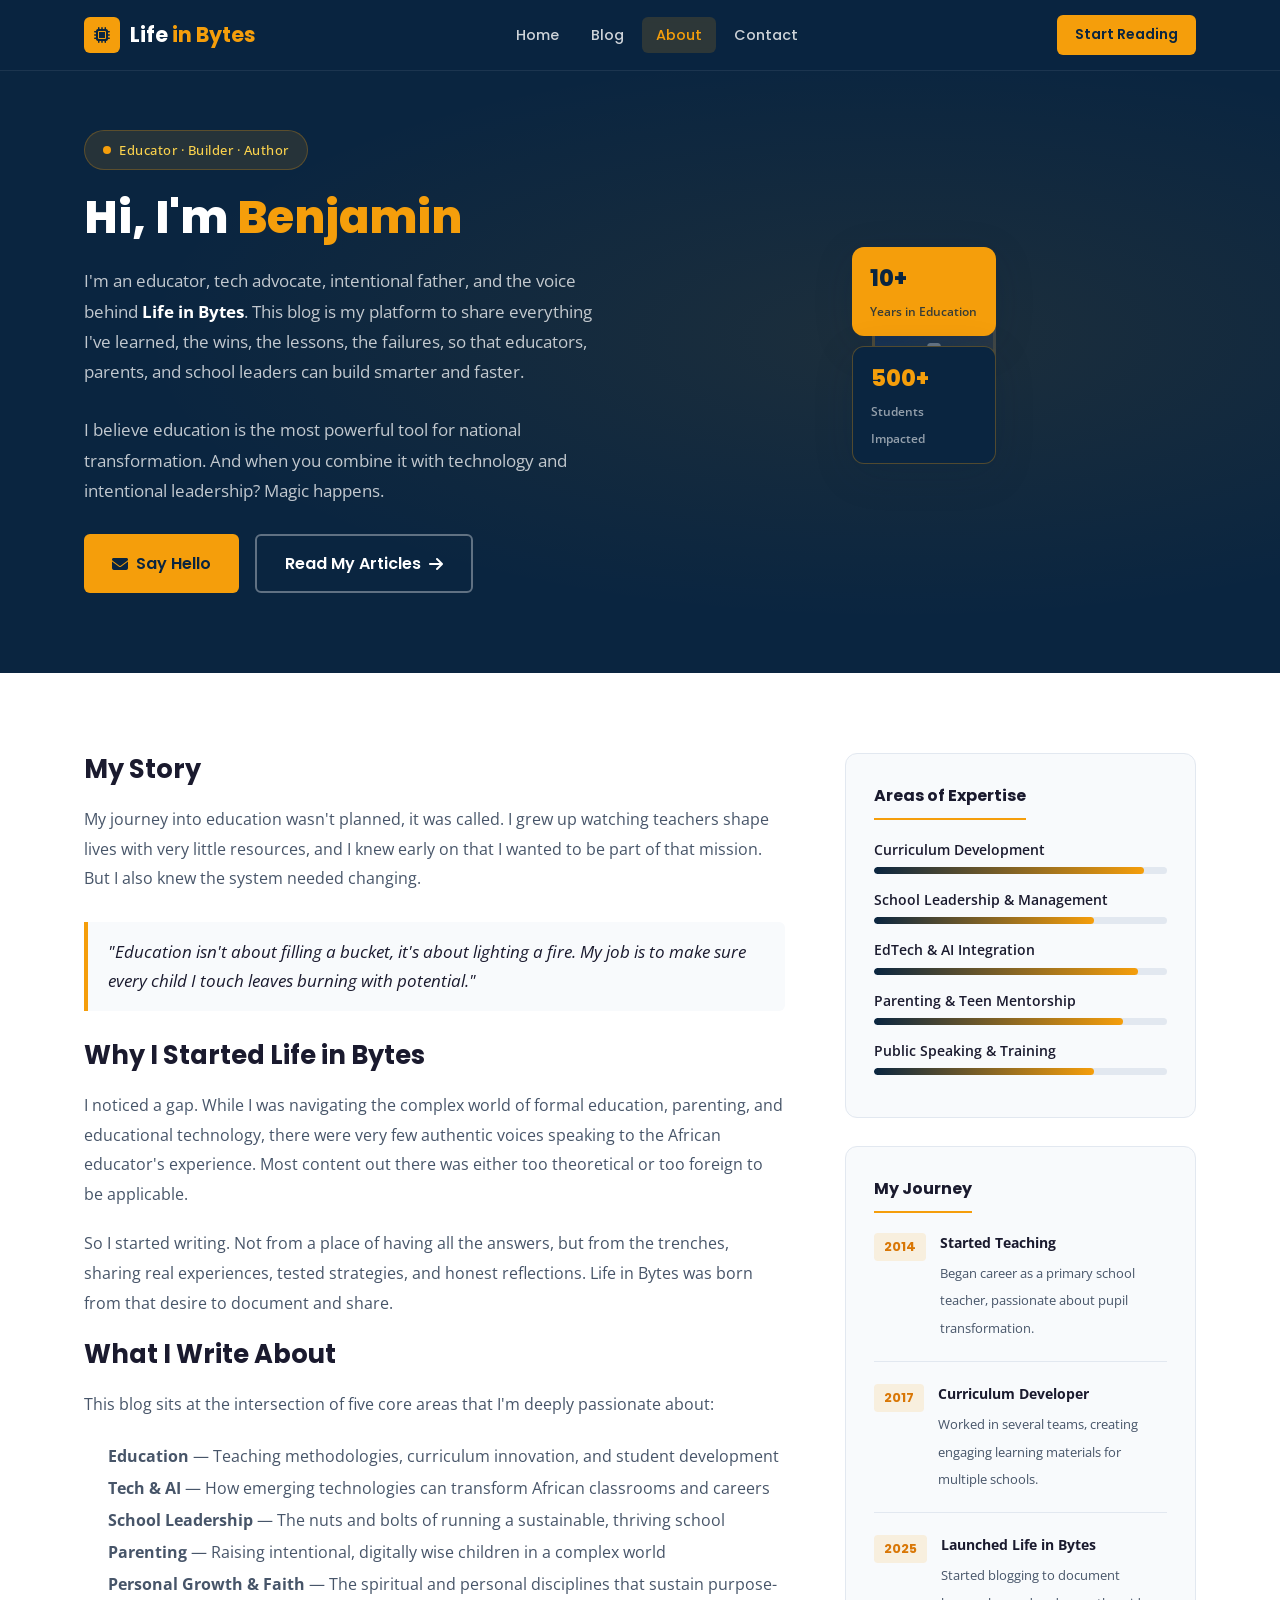
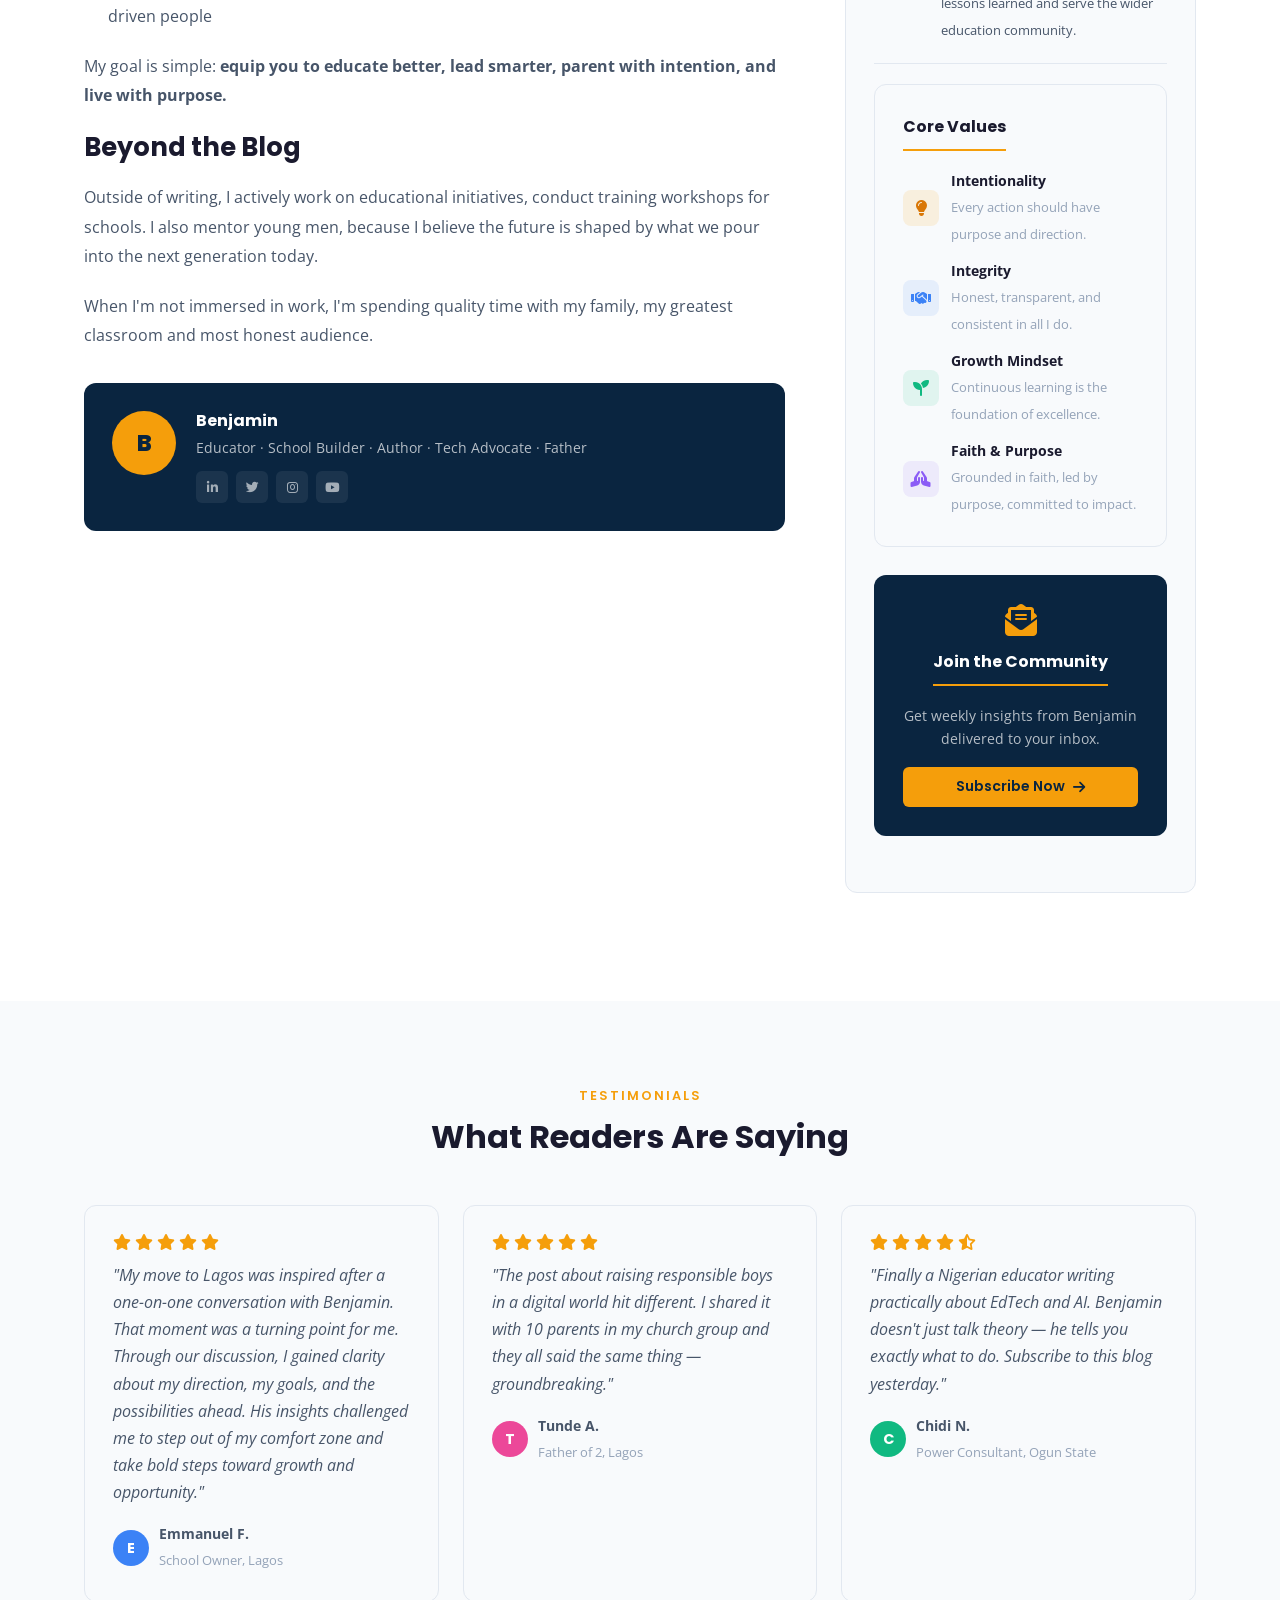
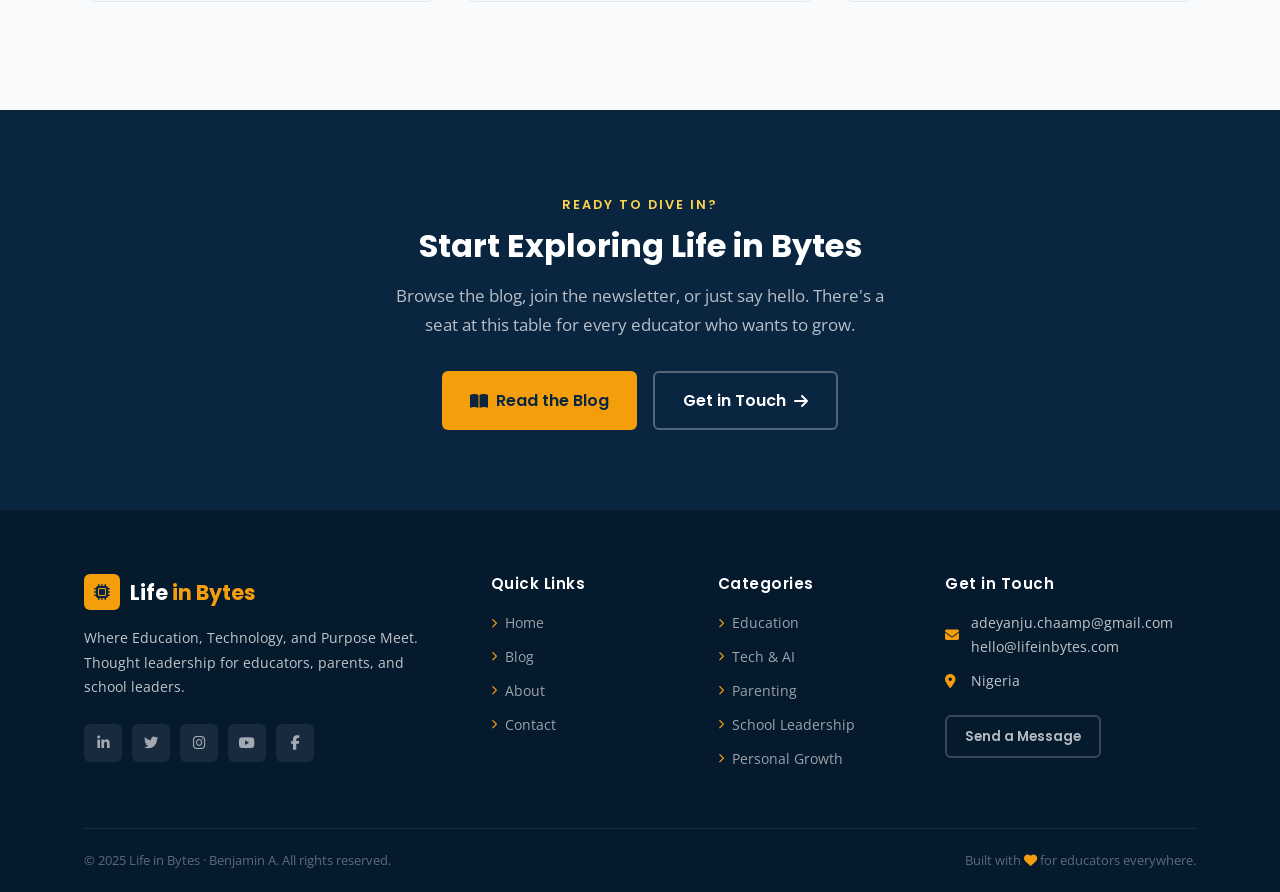
==== commit d2ba5818: "Refactor text for clarity and consistency in about.html Updated text for clarity and consistency thr" ====
--- a/about.html
+++ b/about.html
@@ -44,9 +44,9 @@
             <span class="badge-dot"></span>
             <span>Educator · Builder · Author</span>
           </div>
-          <h1>Hi, I'm <span class="accent-text">Benjamin</span> 👋</h1>
-          <p>
-            I'm an educator, school builder, tech advocate, intentional father, and the voice behind <strong style="color:#fff">Life in Bytes</strong>. This blog is my platform to share everything I've learned — the wins, the lessons, the failures — so that educators, parents, and school leaders can build smarter and faster.
+          <h1>Hi, I'm <span class="accent-text">Benjamin</span> </h1>
+          <p>
+            I'm an educator, tech advocate, intentional father, and the voice behind <strong style="color:#fff">Life in Bytes</strong>. This blog is my platform to share everything I've learned, the wins, the lessons, the failures, so that educators, parents, and school leaders can build smarter and faster.
           </p>
           <p>
             I believe education is the most powerful tool for national transformation. And when you combine it with technology and intentional leadership? Magic happens.
@@ -89,22 +89,19 @@
         <div class="about-story">
           <h2>My Story</h2>
           <p>
-            My journey into education wasn't planned — it was called. I grew up watching teachers shape lives with very little resources, and I knew early on that I wanted to be part of that mission. But I also knew the system needed changing.
-          </p>
-          <p>
-            After years of working in the classroom as a teacher and curriculum developer, I took the bold step of founding my own school. It wasn't easy — there were late nights, financial pressures, and moments of deep doubt. But every time a student's eye lit up with understanding, it confirmed that this path was worth it.
-          </p>
-
+            My journey into education wasn't planned, it was called. I grew up watching teachers shape lives with very little resources, and I knew early on that I wanted to be part of that mission. But I also knew the system needed changing.
+          </p>
+          
           <blockquote>
-            "Education isn't about filling a bucket — it's about lighting a fire. My job is to make sure every child I touch leaves burning with potential."
+            "Education isn't about filling a bucket, it's about lighting a fire. My job is to make sure every child I touch leaves burning with potential."
           </blockquote>
 
           <h2>Why I Started Life in Bytes</h2>
           <p>
-            I noticed a gap. While I was navigating the complex world of school ownership, parenting, and educational technology, there were very few authentic voices speaking to the African educator's experience. Most content out there was either too theoretical or too foreign to be applicable.
-          </p>
-          <p>
-            So I started writing. Not from a place of having all the answers, but from the trenches — sharing real experiences, tested strategies, and honest reflections. Life in Bytes was born from that desire to document and share.
+            I noticed a gap. While I was navigating the complex world of formal education, parenting, and educational technology, there were very few authentic voices speaking to the African educator's experience. Most content out there was either too theoretical or too foreign to be applicable.
+          </p>
+          <p>
+            So I started writing. Not from a place of having all the answers, but from the trenches, sharing real experiences, tested strategies, and honest reflections. Life in Bytes was born from that desire to document and share.
           </p>
 
           <h2>What I Write About</h2>
@@ -124,10 +121,10 @@
 
           <h2>Beyond the Blog</h2>
           <p>
-            Outside of writing, I actively work on educational initiatives, conduct training workshops for school leaders, and am currently completing a book on building schools in the digital age. I also mentor young men, because I believe the future is shaped by what we pour into the next generation today.
-          </p>
-          <p>
-            When I'm not immersed in work, I'm spending quality time with my family — my greatest classroom and most honest audience.
+            Outside of writing, I actively work on educational initiatives, conduct training workshops for schools. I also mentor young men, because I believe the future is shaped by what we pour into the next generation today.
+          </p>
+          <p>
+            When I'm not immersed in work, I'm spending quality time with my family, my greatest classroom and most honest audience.
           </p>
 
           <!-- Author Box -->
@@ -137,8 +134,8 @@
               <h4>Benjamin</h4>
               <p>Educator · School Builder · Author · Tech Advocate · Father</p>
               <div class="social-links">
+                <a href="https://www.linkedin.com/in/adeyanju-benjamin-b-sc-ed-mce-660734b6 " class="social-link" aria-label="LinkedIn"><i class="fab fa-linkedin-in"></i></a>
                 <a href="#" class="social-link" aria-label="Twitter"><i class="fab fa-twitter"></i></a>
-                <a href="#" class="social-link" aria-label="LinkedIn"><i class="fab fa-linkedin-in"></i></a>
                 <a href="#" class="social-link" aria-label="Instagram"><i class="fab fa-instagram"></i></a>
                 <a href="#" class="social-link" aria-label="YouTube"><i class="fab fa-youtube"></i></a>
               </div>
@@ -158,11 +155,11 @@
             </div>
             <div class="expertise-item">
               <label>School Leadership &amp; Management</label>
-              <div class="progress-bar-wrap"><div class="progress-bar" data-width="88%"></div></div>
+              <div class="progress-bar-wrap"><div class="progress-bar" data-width="75%"></div></div>
             </div>
             <div class="expertise-item">
               <label>EdTech &amp; AI Integration</label>
-              <div class="progress-bar-wrap"><div class="progress-bar" data-width="80%"></div></div>
+              <div class="progress-bar-wrap"><div class="progress-bar" data-width="90%"></div></div>
             </div>
             <div class="expertise-item">
               <label>Parenting &amp; Teen Mentorship</label>
@@ -170,7 +167,7 @@
             </div>
             <div class="expertise-item">
               <label>Public Speaking &amp; Training</label>
-              <div class="progress-bar-wrap"><div class="progress-bar" data-width="78%"></div></div>
+              <div class="progress-bar-wrap"><div class="progress-bar" data-width="75%"></div></div>
             </div>
           </div>
 
@@ -181,39 +178,24 @@
               <span class="timeline-year">2014</span>
               <div class="timeline-text">
                 <strong>Started Teaching</strong>
-                <span>Began career as a secondary school teacher, passionate about student transformation.</span>
+                <span>Began career as a primary school teacher, passionate about pupil transformation.</span>
               </div>
             </div>
             <div class="timeline-item">
               <span class="timeline-year">2017</span>
               <div class="timeline-text">
                 <strong>Curriculum Developer</strong>
-                <span>Moved into curriculum design, creating engaging learning materials for multiple schools.</span>
+                <span>Worked in several teams, creating engaging learning materials for multiple schools.</span>
               </div>
             </div>
             <div class="timeline-item">
-              <span class="timeline-year">2019</span>
-              <div class="timeline-text">
-                <strong>Founded a School</strong>
-                <span>Launched my own educational institution while still working full-time — a bold, defining decision.</span>
-              </div>
-            </div>
-            <div class="timeline-item">
-              <span class="timeline-year">2022</span>
+              <span class="timeline-year">2025</span>
               <div class="timeline-text">
                 <strong>Launched Life in Bytes</strong>
                 <span>Started blogging to document lessons learned and serve the wider education community.</span>
               </div>
             </div>
-            <div class="timeline-item">
-              <span class="timeline-year">2025</span>
-              <div class="timeline-text">
-                <strong>Growing &amp; Expanding</strong>
-                <span>Writing a book, scaling EduNurture, and mentoring the next generation of school leaders.</span>
-              </div>
-            </div>
-          </div>
-
+           
           <!-- Values -->
           <div class="sidebar-widget">
             <h3>Core Values</h3>
@@ -254,7 +236,7 @@
             <i class="fas fa-envelope-open-text" style="font-size:2rem;color:var(--accent);margin-bottom:12px;display:block;"></i>
             <h3 style="color:var(--white);border-color:var(--accent);">Join the Community</h3>
             <p style="color:rgba(255,255,255,0.7);font-size:0.875rem;margin-bottom:16px;">Get weekly insights from Benjamin delivered to your inbox.</p>
-            <a href="index.html#newsletter" class="btn btn-accent btn-sm" style="width:100%;justify-content:center;">
+            <a href="https://chat.whatsapp.com/C8FrR2UjaqrAwfc5uvltbo" class="btn btn-accent btn-sm" style="width:100%;justify-content:center;">
               Subscribe Now <i class="fas fa-arrow-right"></i>
             </a>
           </div>
@@ -276,10 +258,10 @@
           <div style="display:flex;gap:4px;margin-bottom:12px;color:#F59E0B;">
             <i class="fas fa-star"></i><i class="fas fa-star"></i><i class="fas fa-star"></i><i class="fas fa-star"></i><i class="fas fa-star"></i>
           </div>
-          <p style="font-style:italic;color:var(--text-body);margin-bottom:16px;line-height:1.7;">"Benjamin's article on school leadership literally saved my school. I was about to give up, but the framework he shared gave me a new roadmap."</p>
+          <p style="font-style:italic;color:var(--text-body);margin-bottom:16px;line-height:1.7;">"My move to Lagos was inspired after a one-on-one conversation with Benjamin. That moment was a turning point for me. Through our discussion, I gained clarity about my direction, my goals, and the possibilities ahead. His insights challenged me to step out of my comfort zone and take bold steps toward growth and opportunity."</p>
           <div style="display:flex;align-items:center;gap:10px;">
-            <div class="author-avatar" style="background:#3B82F6;">A</div>
-            <div><strong style="display:block;font-size:0.875rem;">Amaka O.</strong><span style="font-size:0.8rem;color:var(--text-light);">School Owner, Lagos</span></div>
+            <div class="author-avatar" style="background:#3B82F6;">E</div>
+            <div><strong style="display:block;font-size:0.875rem;">Emmanuel F.</strong><span style="font-size:0.8rem;color:var(--text-light);">School Owner, Lagos</span></div>
           </div>
         </div>
         <div class="sidebar-widget" style="text-align:left;">
@@ -289,7 +271,7 @@
           <p style="font-style:italic;color:var(--text-body);margin-bottom:16px;line-height:1.7;">"The post about raising responsible boys in a digital world hit different. I shared it with 10 parents in my church group and they all said the same thing — groundbreaking."</p>
           <div style="display:flex;align-items:center;gap:10px;">
             <div class="author-avatar" style="background:#EC4899;">T</div>
-            <div><strong style="display:block;font-size:0.875rem;">Tunde A.</strong><span style="font-size:0.8rem;color:var(--text-light);">Father of 3, Abuja</span></div>
+            <div><strong style="display:block;font-size:0.875rem;">Tunde A.</strong><span style="font-size:0.8rem;color:var(--text-light);">Father of 2, Lagos</span></div>
           </div>
         </div>
         <div class="sidebar-widget" style="text-align:left;">
@@ -299,7 +281,7 @@
           <p style="font-style:italic;color:var(--text-body);margin-bottom:16px;line-height:1.7;">"Finally a Nigerian educator writing practically about EdTech and AI. Benjamin doesn't just talk theory — he tells you exactly what to do. Subscribe to this blog yesterday."</p>
           <div style="display:flex;align-items:center;gap:10px;">
             <div class="author-avatar" style="background:#10B981;">C</div>
-            <div><strong style="display:block;font-size:0.875rem;">Chidi N.</strong><span style="font-size:0.8rem;color:var(--text-light);">EdTech Trainer, Port Harcourt</span></div>
+            <div><strong style="display:block;font-size:0.875rem;">Chidi N.</strong><span style="font-size:0.8rem;color:var(--text-light);">Power Consultant, Ogun State</span></div>
           </div>
         </div>
       </div>
@@ -330,8 +312,8 @@
           </a>
           <p>Where Education, Technology, and Purpose Meet. Thought leadership for educators, parents, and school leaders.</p>
           <div class="social-links">
+            <a href="https://www.linkedin.com/in/adeyanju-benjamin-b-sc-ed-mce-660734b6" class="social-link" aria-label="LinkedIn"><i class="fab fa-linkedin-in"></i></a>
             <a href="#" class="social-link" aria-label="Twitter"><i class="fab fa-twitter"></i></a>
-            <a href="#" class="social-link" aria-label="LinkedIn"><i class="fab fa-linkedin-in"></i></a>
             <a href="#" class="social-link" aria-label="Instagram"><i class="fab fa-instagram"></i></a>
             <a href="#" class="social-link" aria-label="YouTube"><i class="fab fa-youtube"></i></a>
             <a href="#" class="social-link" aria-label="Facebook"><i class="fab fa-facebook-f"></i></a>
@@ -358,13 +340,13 @@
         </div>
         <div class="footer-contact">
           <h4>Get in Touch</h4>
-          <p><i class="fas fa-envelope"></i> hello@lifeinbytes.com</p>
+          <p><i class="fas fa-envelope"></i> adeyanju.chaamp@gmail.com <br> hello@lifeinbytes.com</p>
           <p><i class="fas fa-map-marker-alt"></i> Nigeria</p>
           <a href="contact.html" class="btn btn-outline btn-sm mt-sm">Send a Message</a>
         </div>
       </div>
       <div class="footer-bottom">
-        <p>&copy; 2025 Life in Bytes · Benjamin. All rights reserved.</p>
+        <p>&copy; 2025 Life in Bytes · Benjamin A. All rights reserved.</p>
         <p>Built with <i class="fas fa-heart" style="color:#F59E0B"></i> for educators everywhere.</p>
       </div>
     </div>
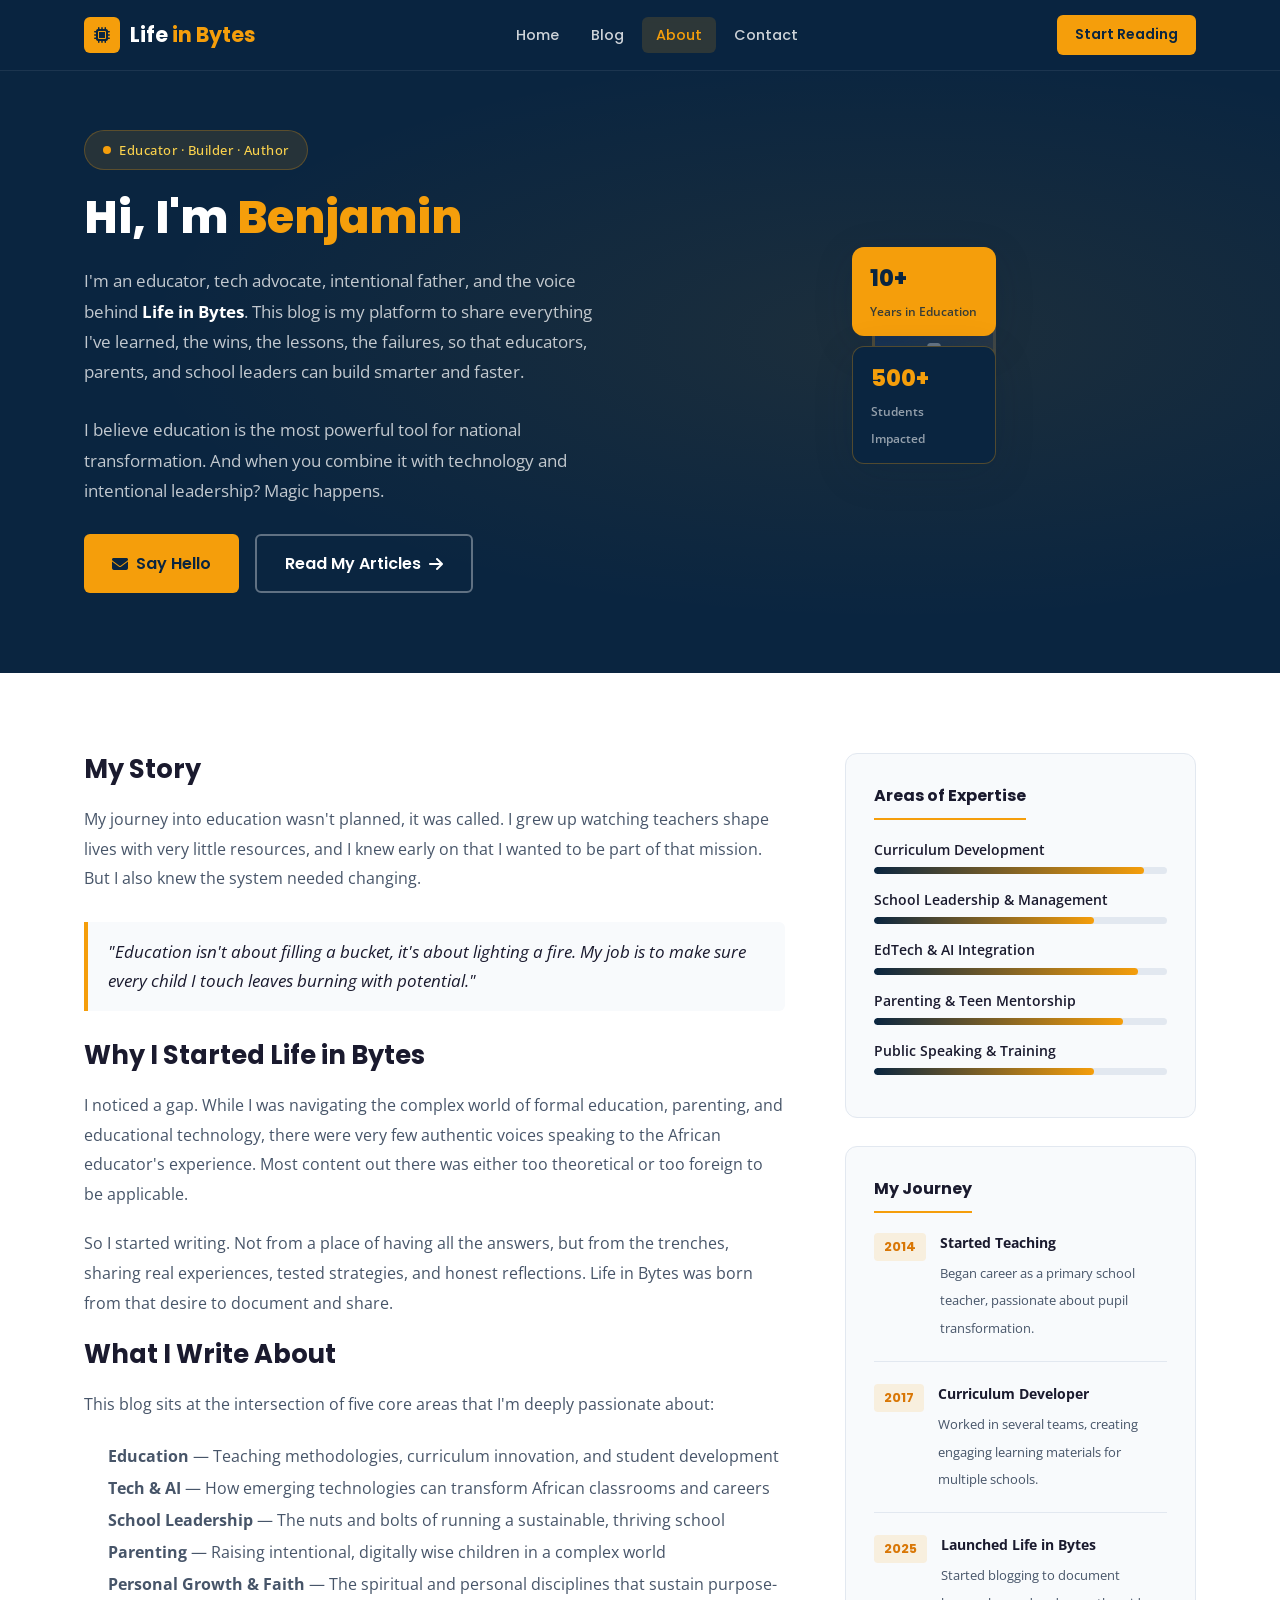
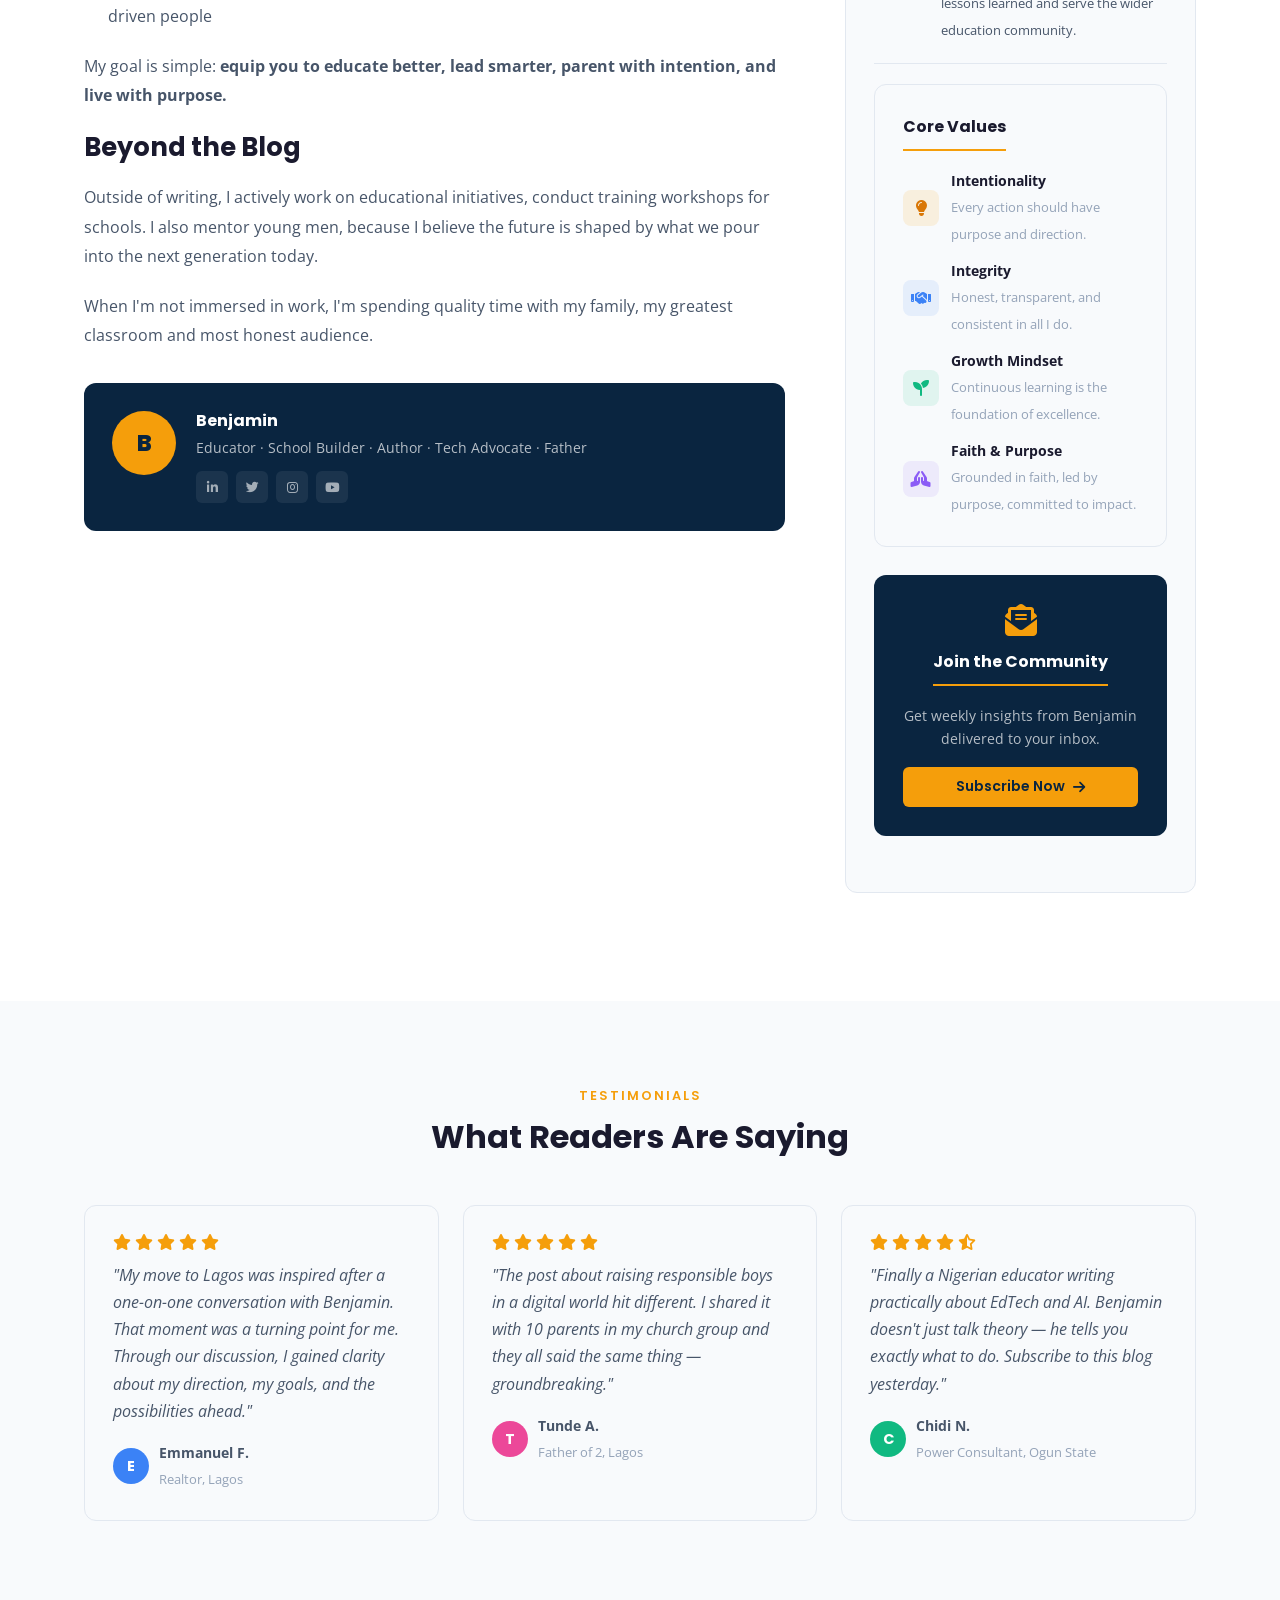
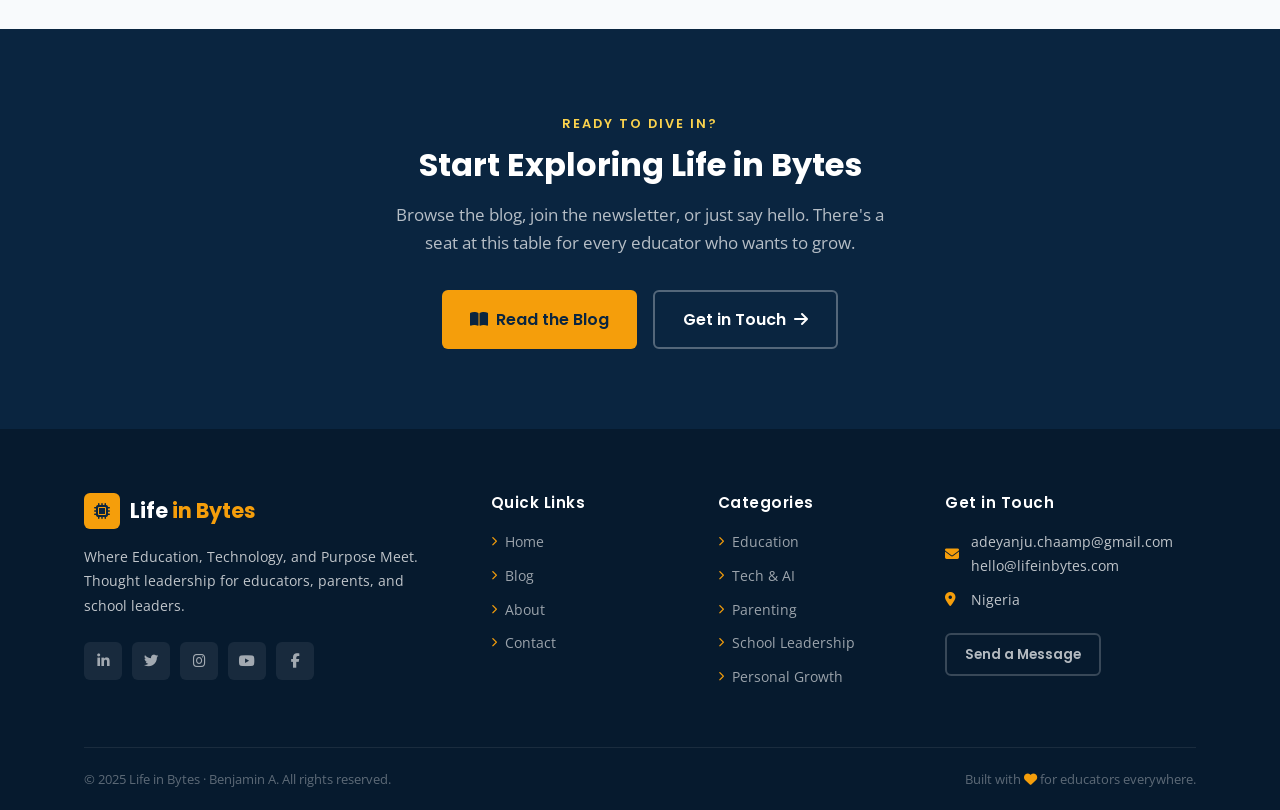
==== commit d5e5e489: "Update about.html" ====
--- a/about.html
+++ b/about.html
@@ -258,10 +258,10 @@
           <div style="display:flex;gap:4px;margin-bottom:12px;color:#F59E0B;">
             <i class="fas fa-star"></i><i class="fas fa-star"></i><i class="fas fa-star"></i><i class="fas fa-star"></i><i class="fas fa-star"></i>
           </div>
-          <p style="font-style:italic;color:var(--text-body);margin-bottom:16px;line-height:1.7;">"My move to Lagos was inspired after a one-on-one conversation with Benjamin. That moment was a turning point for me. Through our discussion, I gained clarity about my direction, my goals, and the possibilities ahead. His insights challenged me to step out of my comfort zone and take bold steps toward growth and opportunity."</p>
+          <p style="font-style:italic;color:var(--text-body);margin-bottom:16px;line-height:1.7;">"My move to Lagos was inspired after a one-on-one conversation with Benjamin. That moment was a turning point for me. Through our discussion, I gained clarity about my direction, my goals, and the possibilities ahead."</p>
           <div style="display:flex;align-items:center;gap:10px;">
             <div class="author-avatar" style="background:#3B82F6;">E</div>
-            <div><strong style="display:block;font-size:0.875rem;">Emmanuel F.</strong><span style="font-size:0.8rem;color:var(--text-light);">School Owner, Lagos</span></div>
+            <div><strong style="display:block;font-size:0.875rem;">Emmanuel F.</strong><span style="font-size:0.8rem;color:var(--text-light);">Realtor, Lagos</span></div>
           </div>
         </div>
         <div class="sidebar-widget" style="text-align:left;">
